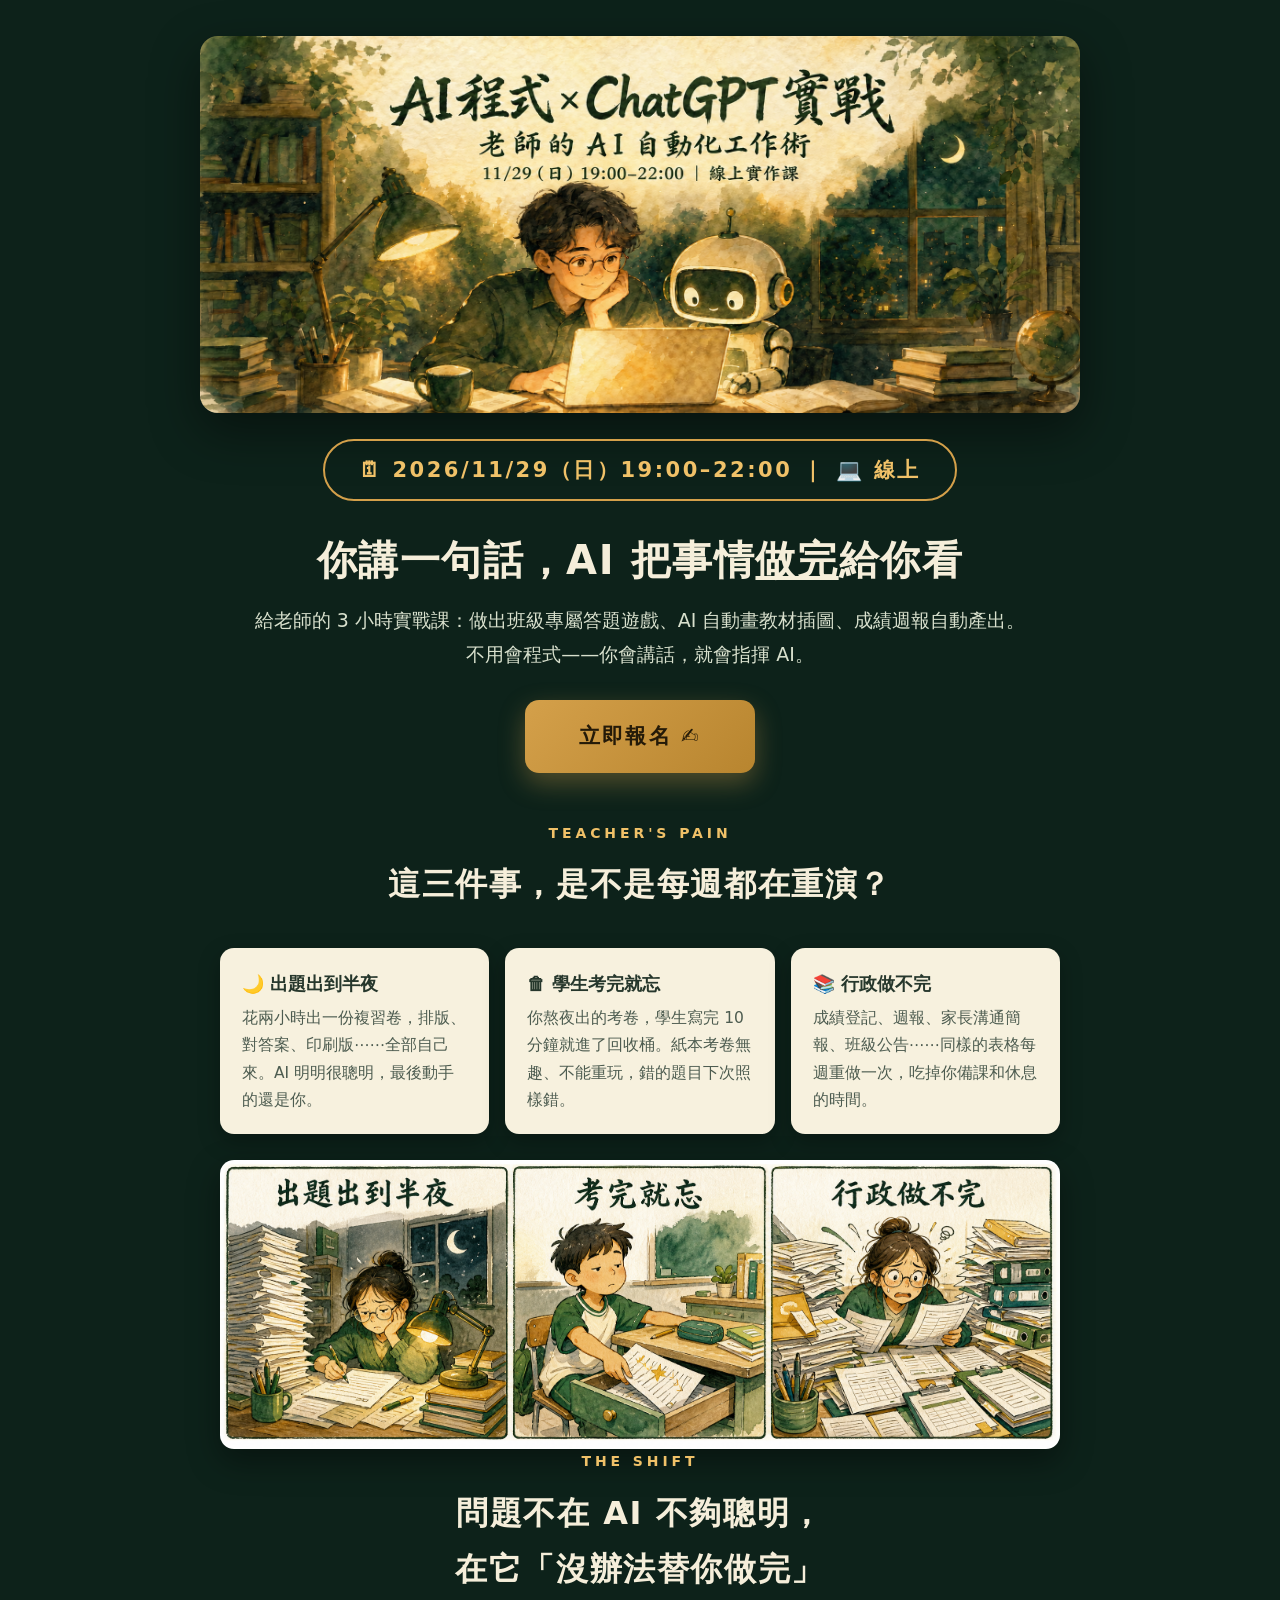
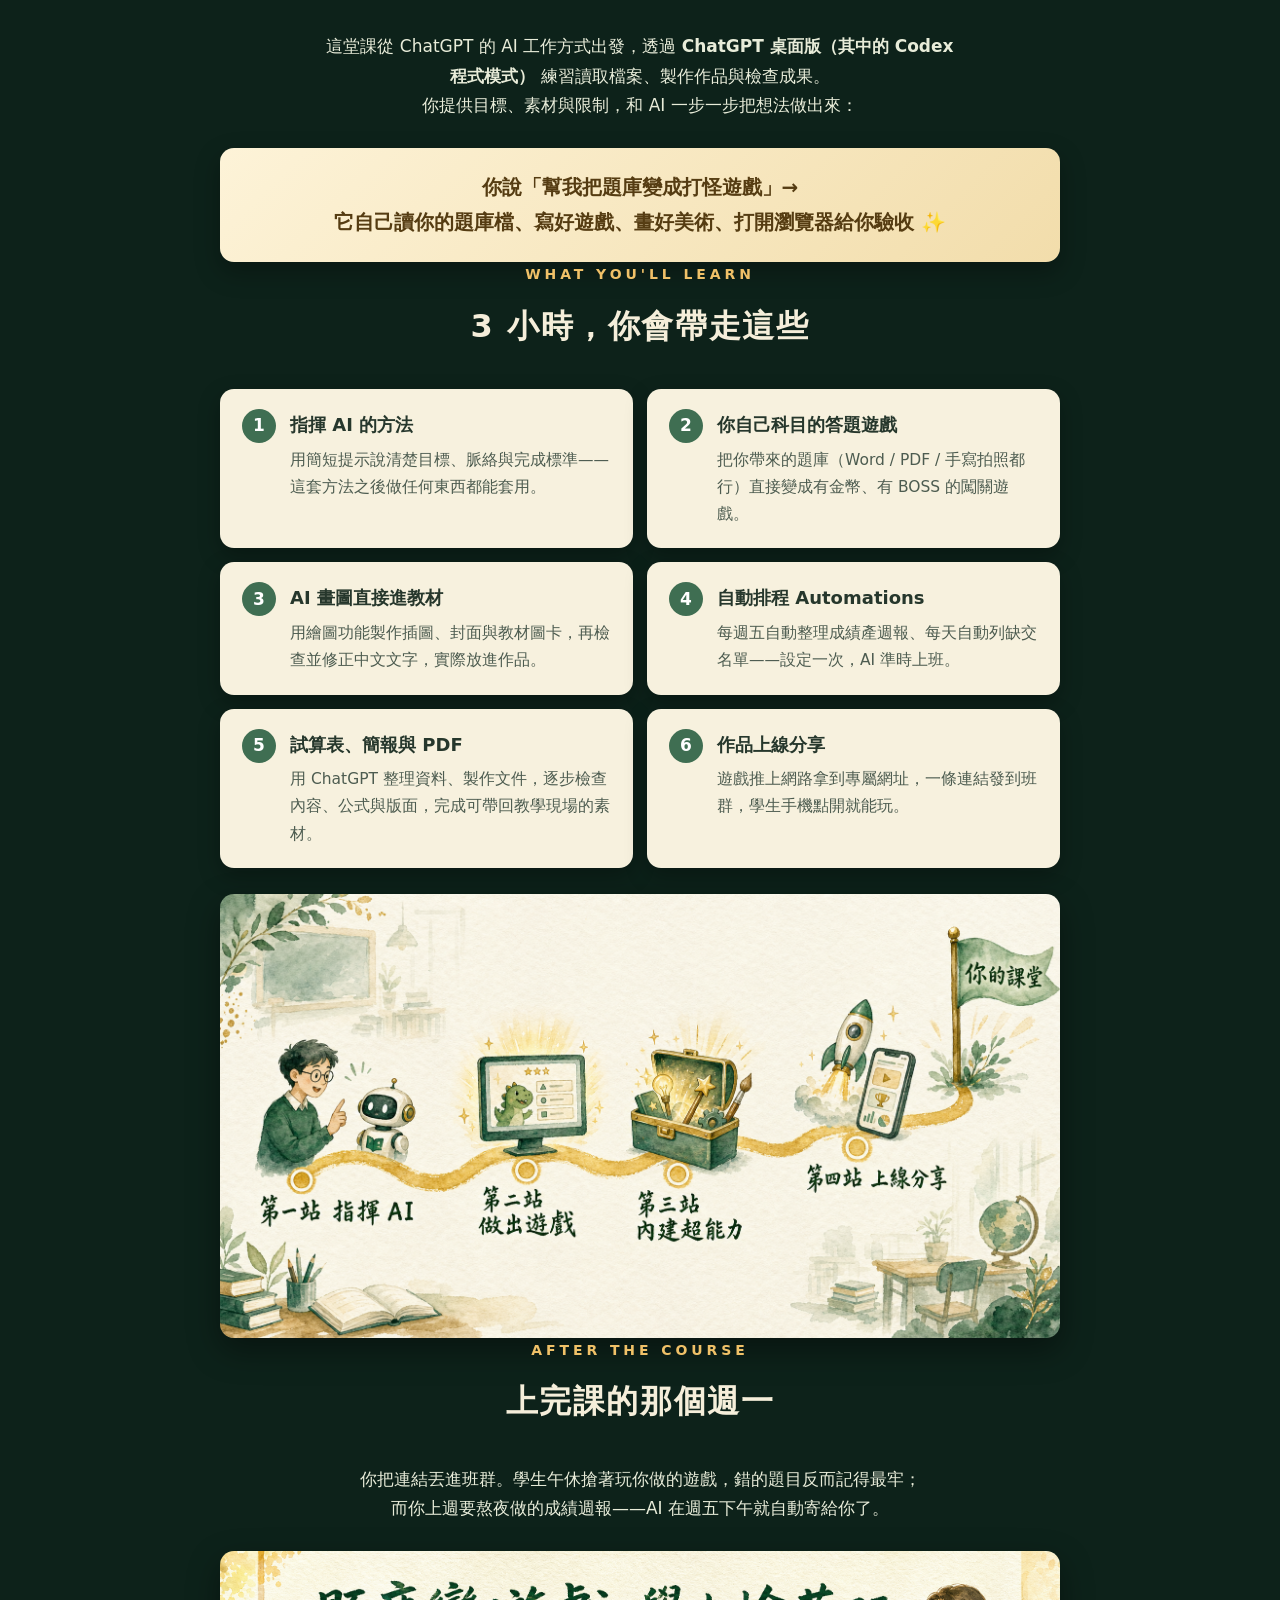
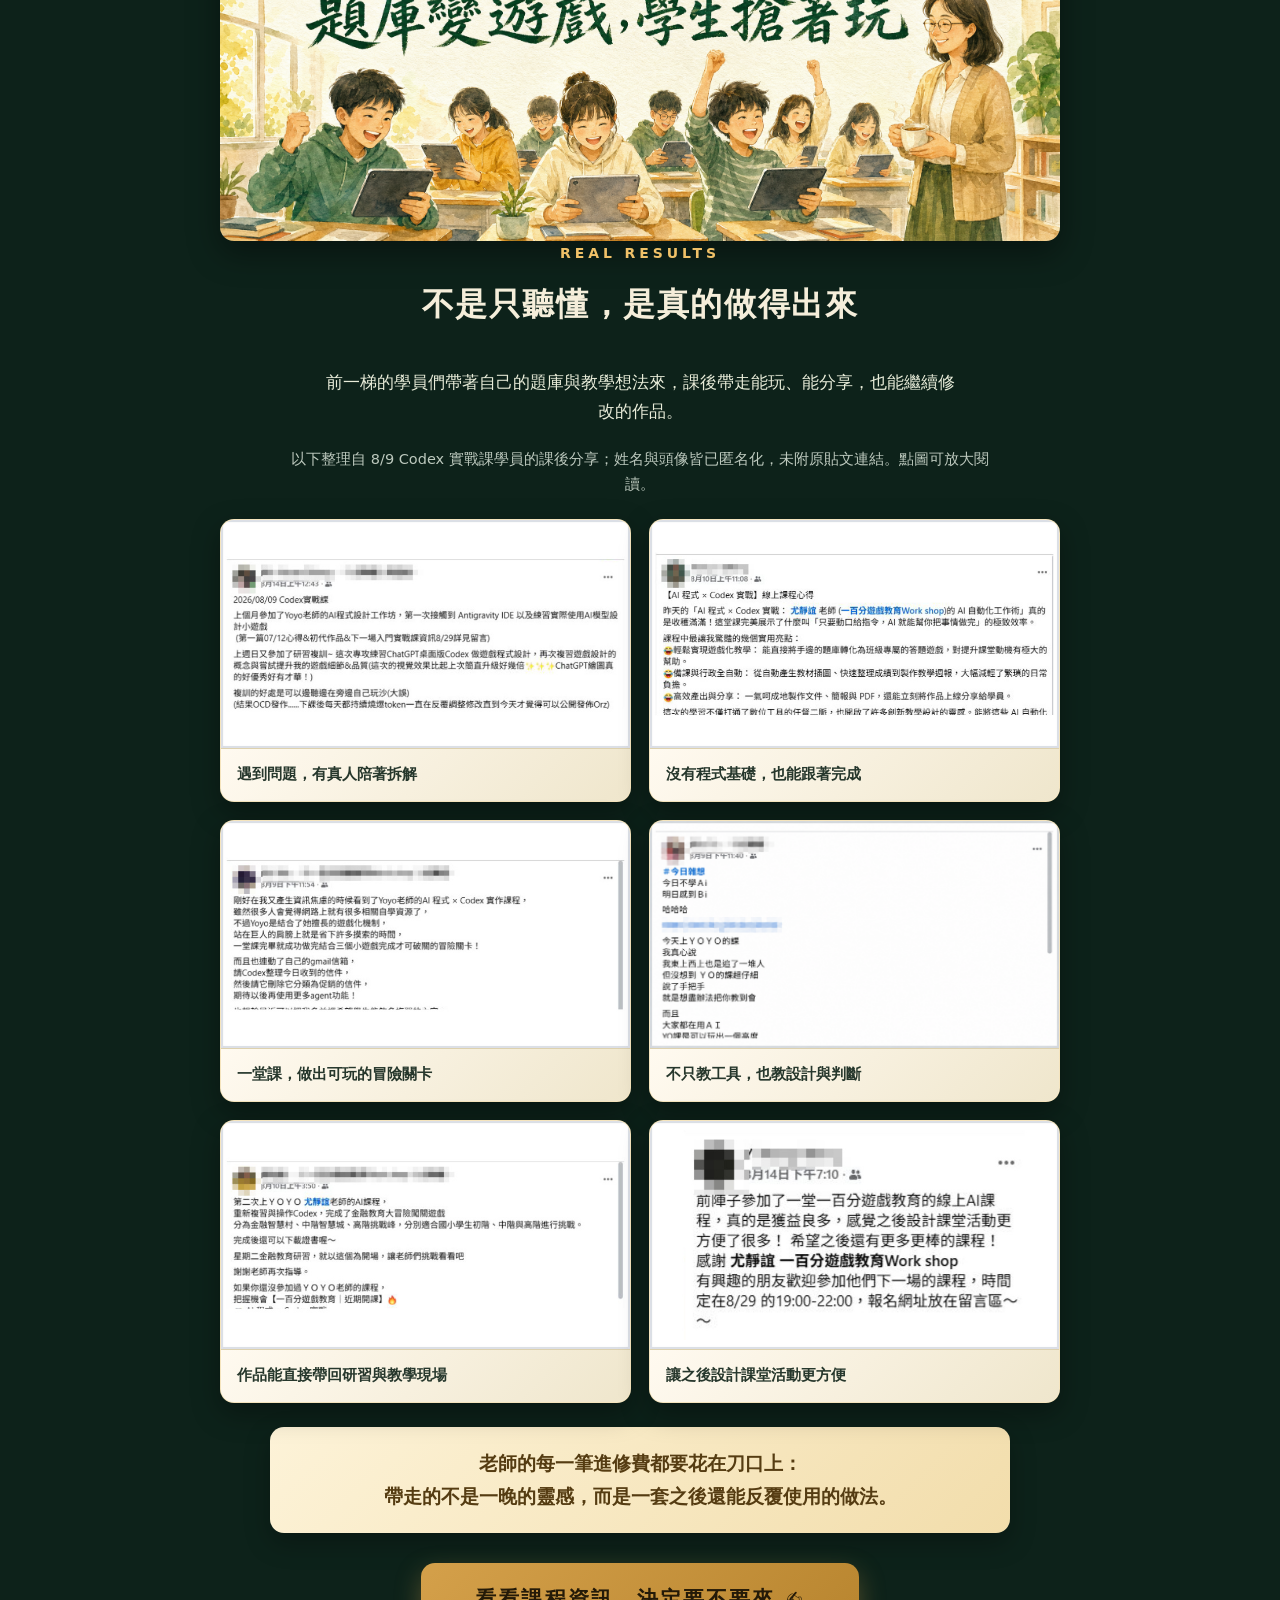
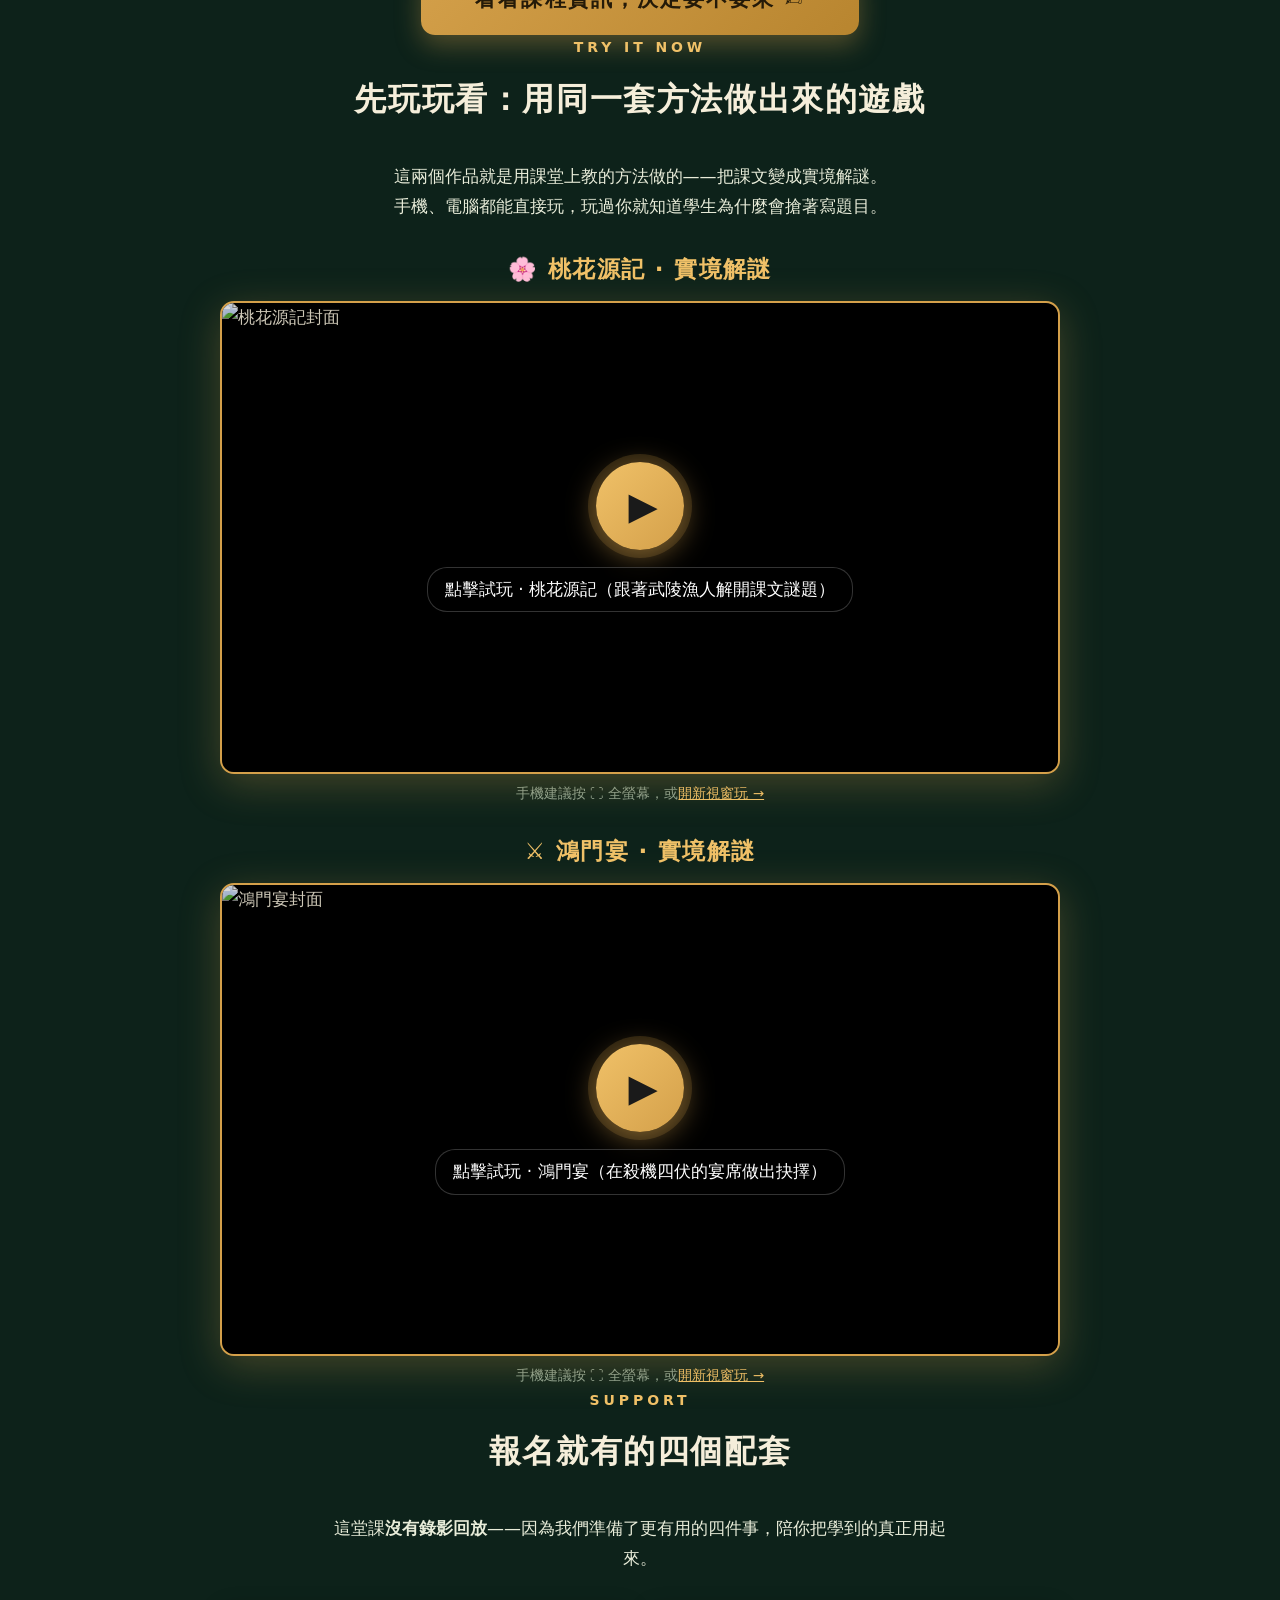
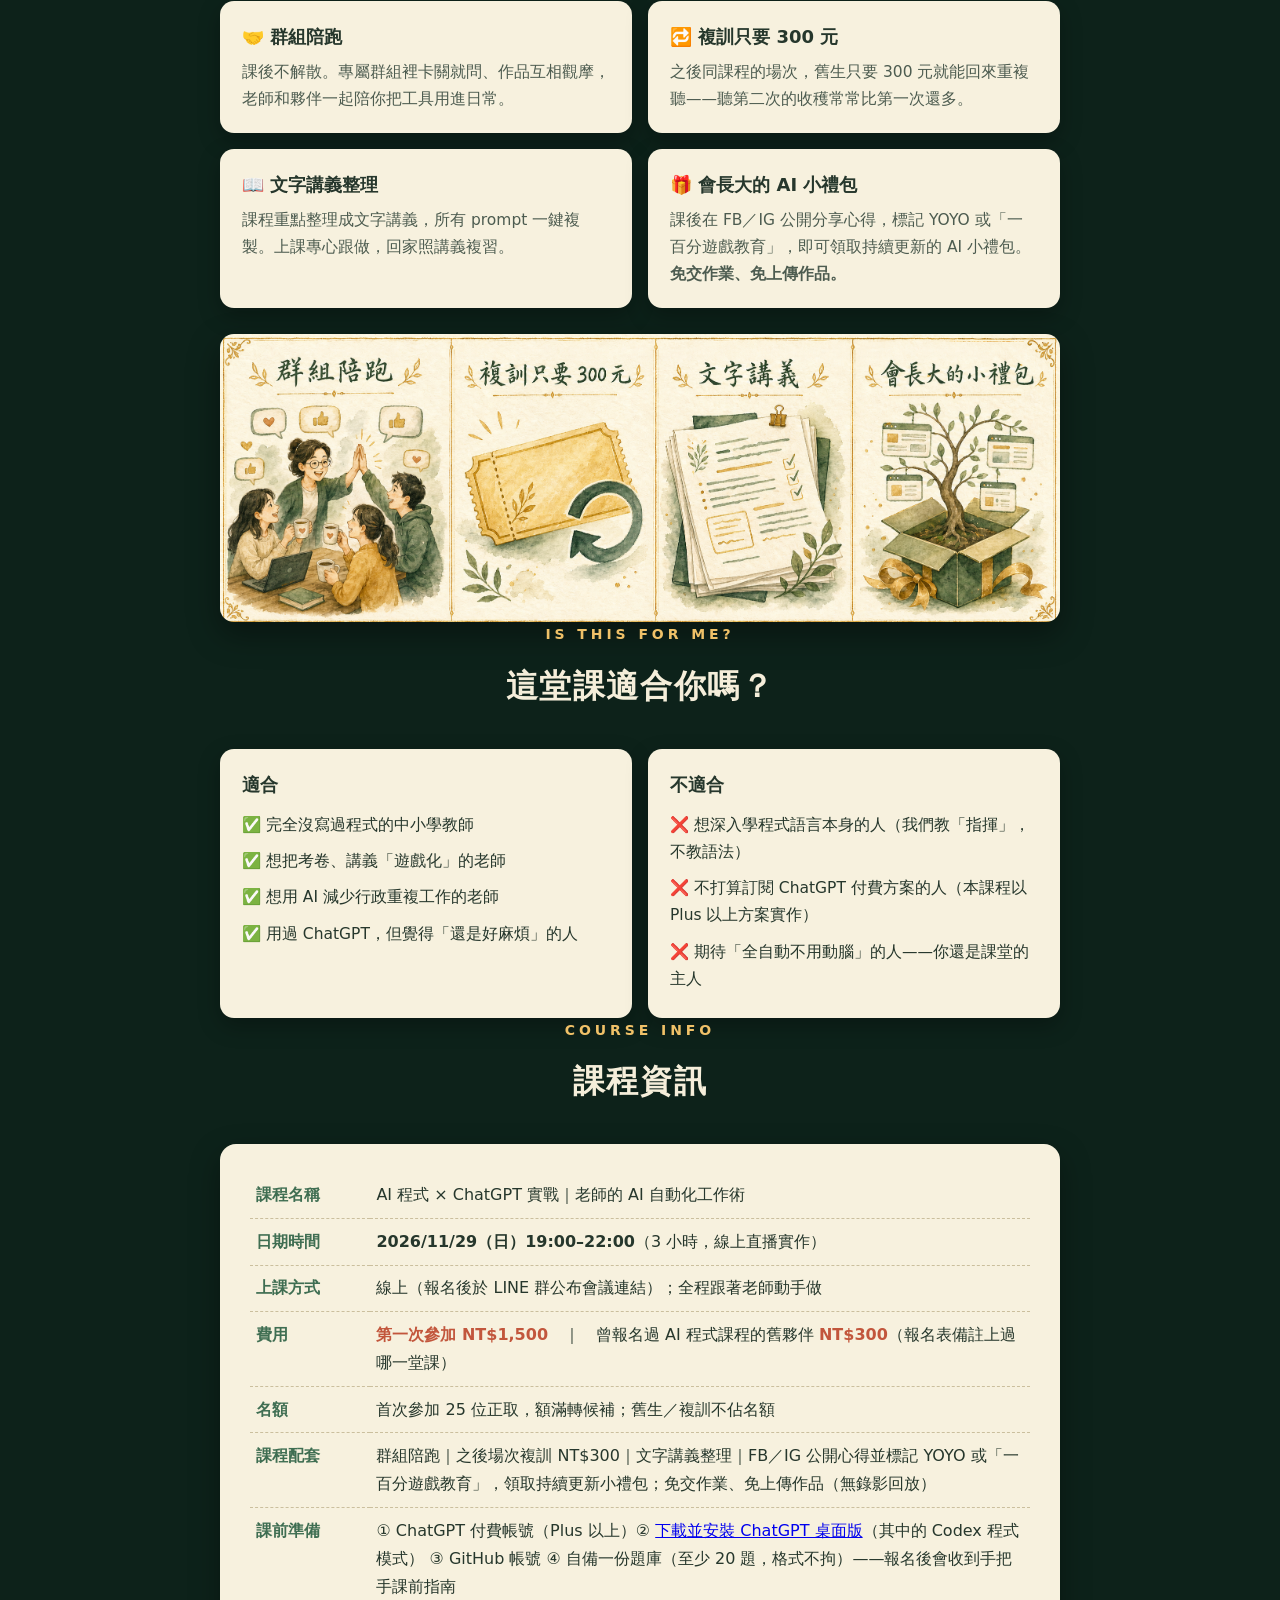
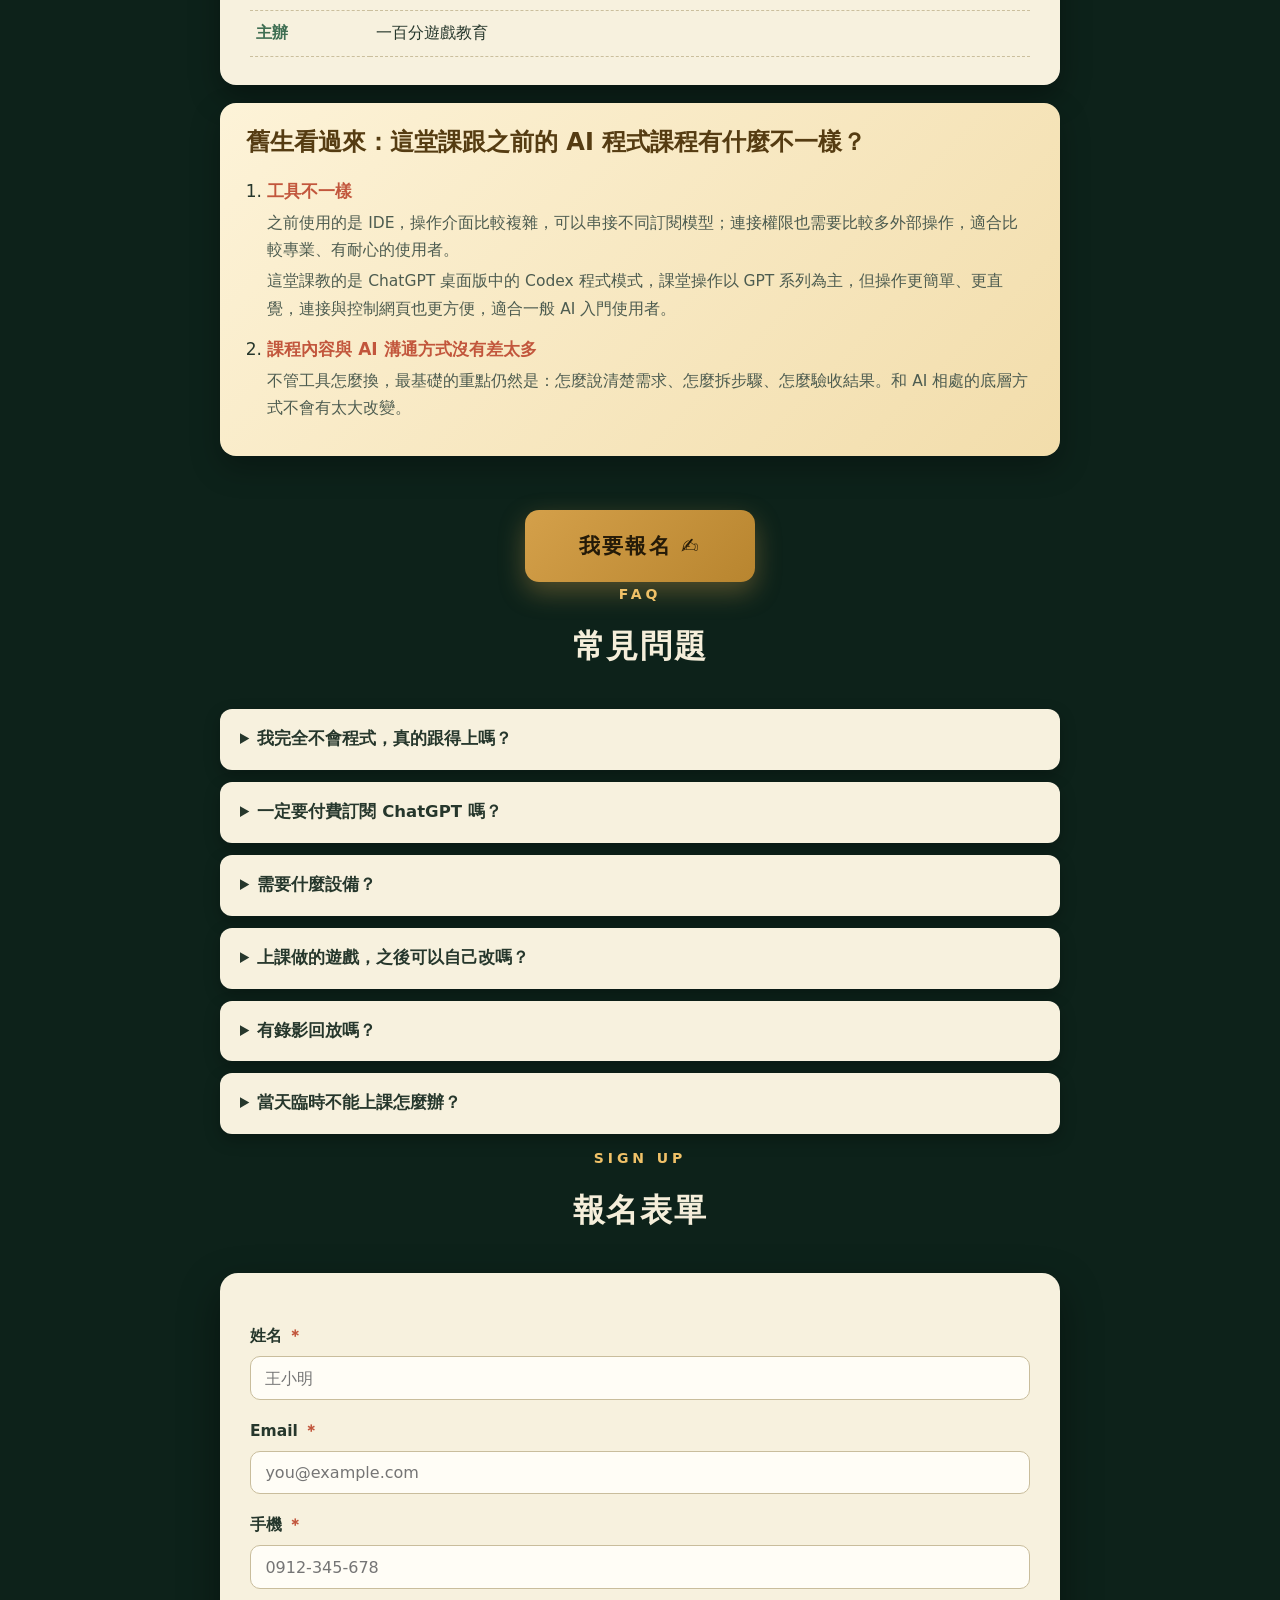
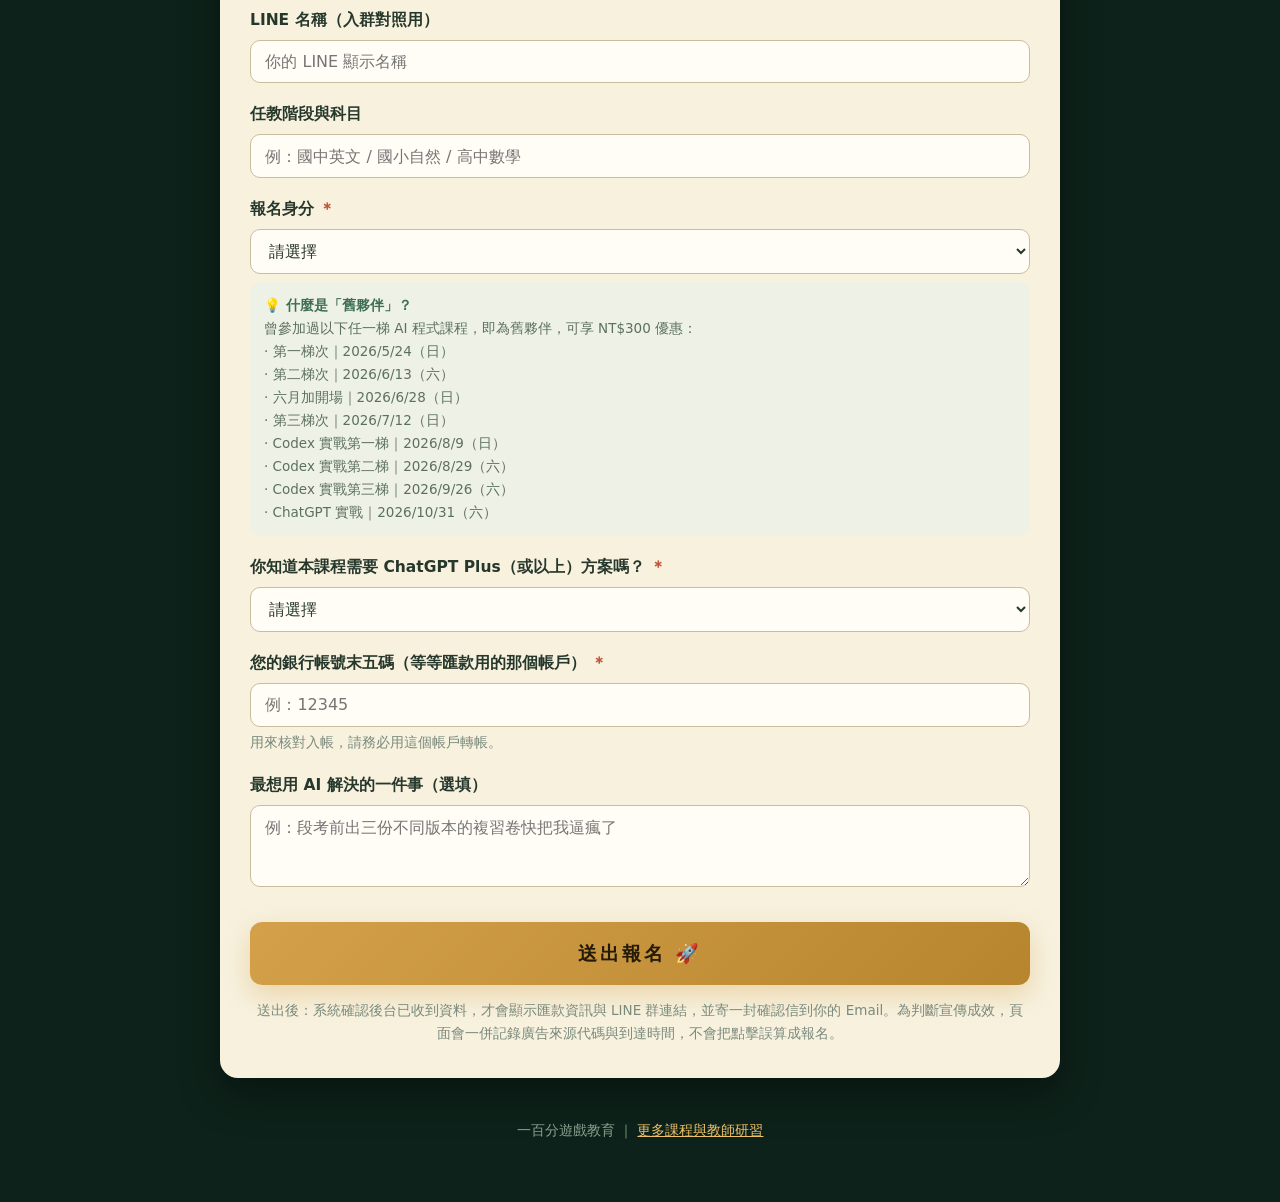
==== index.html @ 9f8c95a5 "Publish ChatGPT course registration for November 29" ====
<!DOCTYPE html>
<html lang="zh-Hant">
<head>
<meta charset="UTF-8">
<meta name="viewport" content="width=device-width, initial-scale=1.0">
<link rel="canonical" href="https://yoyo700702ai.github.io/chatgpt-course-signup-1129/">
<title>AI 程式 × ChatGPT 實戰｜老師的 AI 自動化工作術 — 報名頁</title>
<meta name="description" content="給老師的 3 小時線上實戰課：用 ChatGPT 幫你做出班級專屬答題遊戲、自動排程整理成績、AI 畫教材插圖。2026/11/29（日）19:00 開課。">
<style>
  :root{
    --bg:#122b20; --bg2:#0d221a; --card:#f7f1de; --card2:#efe6cc;
    --ink:#26372c; --cream:#f5eeda; --gold:#d4a04a; --gold2:#f0c168;
    --green:#3f6e52; --red:#c2563c; --muted:#8ba08f;
  }
  *{margin:0;padding:0;box-sizing:border-box}
  html{scroll-behavior:smooth}
  html,body{max-width:100%;overflow-x:hidden}
  h1,h2,h3,p,li,td,summary,label{overflow-wrap:anywhere}
  body{
    background:radial-gradient(1200px 700px at 70% -10%, #1c3d2d 0%, var(--bg) 55%, var(--bg2) 100%);
    color:var(--cream);
    font-family:"Noto Sans TC","Microsoft JhengHei",system-ui,sans-serif;
    line-height:1.75; font-size:17px;
  }
  .wrap{max-width:880px;margin:0 auto;padding:0 20px}
  section{padding:56px 0}

  /* Hero */
  .hero{padding:36px 0 48px;text-align:center}
  .hero img{width:100%;border-radius:18px;box-shadow:0 18px 50px rgba(0,0,0,.45);display:block}
  .hero .date-badge{
    display:inline-block;margin-top:26px;padding:.5em 1.6em;border-radius:999px;
    border:2px solid var(--gold);color:var(--gold2);font-weight:900;letter-spacing:.12em;
    font-size:clamp(16px,2.4vw,21px);max-width:100%;
  }
  @media(max-width:480px){
    .hero .date-badge{letter-spacing:.03em;padding:.5em 1em;font-size:15px}
    body{font-size:16px}
  }
  .hero h1{font-size:clamp(26px,4.6vw,40px);margin-top:.6em;letter-spacing:.04em}
  .hero p.sub{color:#d8e0cd;margin-top:.5em;font-size:clamp(15px,2vw,19px)}

  .cta{
    display:inline-block;margin-top:1.4em;padding:.85em 2.6em;border-radius:14px;
    background:linear-gradient(135deg,var(--gold),#b8852f);color:#241a08;text-decoration:none;
    font-weight:900;font-size:clamp(17px,2.4vw,21px);letter-spacing:.1em;
    box-shadow:0 10px 26px rgba(212,160,74,.35);transition:transform .15s ease;
  }
  .cta:hover{transform:translateY(-2px)}
  .cta.secondary{background:transparent;border:2px solid var(--gold);color:var(--gold2);box-shadow:none}

  /* Section titles */
  .kicker{color:var(--gold2);font-weight:900;letter-spacing:.28em;font-size:14px;text-align:center}
  h2.sec{font-size:clamp(23px,3.6vw,32px);text-align:center;margin:.35em 0 1.1em;letter-spacing:.05em}
  .lead{max-width:640px;margin:0 auto 1.6em;text-align:center;color:#e8ecd9}

  /* Cards */
  .cards{display:grid;grid-template-columns:repeat(3,1fr);gap:16px}
  .cards.two{grid-template-columns:repeat(2,1fr)}
  @media(max-width:720px){.cards,.cards.two{grid-template-columns:1fr}}
  .card{
    background:var(--card);color:var(--ink);border-radius:14px;padding:20px 22px;
    box-shadow:0 8px 22px rgba(0,0,0,.28);
  }
  .card h3{font-size:18px;margin-bottom:.35em;display:flex;align-items:center;gap:.4em}
  .card p{font-size:15.5px;color:#4d5c50}
  .card.warm{background:linear-gradient(135deg,#fdf3d8,#f4e3b8)}

  .banner{width:100%;border-radius:14px;box-shadow:0 12px 32px rgba(0,0,0,.4);display:block;margin:26px auto 0}

  /* Anonymous learner feedback */
  .testimonial-note{max-width:700px;margin:-.5em auto 1.5em;text-align:center;color:#bdc9be;font-size:14.5px}
  .testimonials{display:grid;grid-template-columns:repeat(2,minmax(0,1fr));gap:18px;align-items:start}
  .testimonial-card{
    margin:0;background:var(--card);border-radius:14px;overflow:hidden;
    box-shadow:0 10px 28px rgba(0,0,0,.34);border:1px solid rgba(240,193,104,.28)
  }
  .testimonial-image-link{display:block;cursor:zoom-in}
  .testimonial-card img{width:100%;height:auto;display:block;background:#fff}
  .testimonial-card figcaption{
    color:var(--ink);font-size:15px;font-weight:900;padding:12px 16px 14px;
    border-top:1px solid #ddd1ae;background:linear-gradient(135deg,#fffaf0,#efe6cc)
  }
  .value-bridge{
    margin:24px auto 0;max-width:740px;padding:20px 24px;border-radius:14px;text-align:center;
    background:linear-gradient(135deg,#fdf3d8,#f2ddab);color:#553c12;
    font-size:clamp(16px,2.2vw,19px);font-weight:800;box-shadow:0 10px 26px rgba(0,0,0,.28)
  }
  @media(max-width:720px){
    .testimonials{grid-template-columns:1fr;gap:15px}
    .testimonial-card figcaption{font-size:14.5px}
  }

  /* Highlight strip */
  .strip{
    background:linear-gradient(135deg,#fdf3d8,#f2ddab);color:#553c12;border-radius:14px;
    padding:22px 26px;text-align:center;font-weight:800;font-size:clamp(16px,2.4vw,20px);
    box-shadow:0 10px 26px rgba(0,0,0,.3);
  }

  /* Learn list */
  .learn{display:grid;grid-template-columns:1fr 1fr;gap:14px}
  @media(max-width:720px){.learn{grid-template-columns:1fr}}
  .learn .card{display:flex;gap:14px;align-items:flex-start}
  .learn .n{
    flex-shrink:0;width:2em;height:2em;border-radius:50%;background:var(--green);color:#fff;
    display:flex;align-items:center;justify-content:center;font-weight:900;
  }

  /* fit table */
  .fit{display:grid;grid-template-columns:1fr 1fr;gap:16px}
  @media(max-width:720px){.fit{grid-template-columns:1fr}}
  .fit ul{list-style:none}
  .fit li{padding:.3em 0;font-size:15.5px}
  .fit .yes li::before{content:"✅ ";}
  .fit .no li::before{content:"❌ ";}

  /* Info */
  .info{background:var(--card);color:var(--ink);border-radius:16px;padding:28px 30px;box-shadow:0 12px 30px rgba(0,0,0,.35)}
  .info table{width:100%;border-collapse:collapse}
  .info td{padding:.55em .4em;border-bottom:1px dashed #cbbf9d;font-size:16px;vertical-align:top}
  .info td:first-child{width:7.5em;font-weight:900;color:var(--green);white-space:nowrap}
  .info .price{color:var(--red);font-weight:900}
  .returning-note{
    margin-top:18px;background:linear-gradient(135deg,#fdf3d8,#f2ddab);color:var(--ink);
    border-radius:16px;padding:22px 26px;box-shadow:0 12px 30px rgba(0,0,0,.28);
  }
  .returning-note h3{font-size:clamp(19px,2.8vw,24px);line-height:1.45;margin-bottom:.7em;color:#553c12}
  .returning-note ol{padding-left:1.25em}
  .returning-note li{margin:.7em 0}
  .returning-note strong{color:var(--red)}
  .returning-note p{font-size:15.5px;color:#4d5c50;margin:.25em 0 0}

  /* FAQ */
  details{background:var(--card);color:var(--ink);border-radius:12px;padding:16px 20px;margin-bottom:12px;box-shadow:0 6px 16px rgba(0,0,0,.25)}
  summary{font-weight:900;cursor:pointer;font-size:16.5px}
  details p{margin-top:.6em;font-size:15.5px;color:#4d5c50}

  /* Form */
  .form-box{background:var(--card);color:var(--ink);border-radius:18px;padding:32px 30px;box-shadow:0 16px 40px rgba(0,0,0,.4)}
  .form-box label{display:block;font-weight:900;margin:18px 0 6px;font-size:15.5px}
  .form-box label .req{color:var(--red)}
  .form-box input,.form-box select,.form-box textarea{
    width:100%;padding:.7em .9em;border-radius:10px;border:1.5px solid #c9bd9c;background:#fffdf6;
    font-size:16px;font-family:inherit;color:var(--ink);
  }
  .form-box input:focus,.form-box select:focus,.form-box textarea:focus{outline:2px solid var(--gold)}
  .form-box button{
    width:100%;margin-top:26px;padding:.95em;border:none;border-radius:12px;cursor:pointer;
    background:linear-gradient(135deg,var(--gold),#b8852f);color:#241a08;font-weight:900;
    font-size:19px;letter-spacing:.15em;font-family:inherit;box-shadow:0 10px 26px rgba(212,160,74,.35);
  }
  .form-box button:disabled{opacity:.55;cursor:not-allowed}
  .form-note{font-size:13.5px;color:#7a8a7d;margin-top:14px;text-align:center}
  #formMsg{margin-top:16px;text-align:center;font-weight:900;display:none;padding:.8em;border-radius:10px}
  #formMsg.ok{display:block;background:#e2efdd;color:#3f6e52}
  #formMsg.err{display:block;background:#f6ded6;color:var(--red)}
  .hp{position:absolute;left:-9999px;opacity:0}

  /* 內嵌試玩舞台（同小禮包版型） */
  .demo-stage-wrap{margin-top:26px}
  .demo-stage-title{text-align:center;font-size:clamp(18px,2.4vw,23px);font-weight:900;color:var(--gold2);margin-bottom:12px;letter-spacing:.06em}
  .demo-stage{
    position:relative;width:100%;aspect-ratio:16/9;border-radius:14px;overflow:hidden;
    background:#000;border:2px solid var(--gold);box-shadow:0 10px 40px rgba(212,160,74,.28);
  }
  .demo-stage img.cover-img,.demo-stage iframe{position:absolute;inset:0;width:100%;height:100%;border:none;display:block}
  .demo-stage img.cover-img{object-fit:cover}
  .play-overlay{
    position:absolute;inset:0;display:flex;flex-direction:column;align-items:center;justify-content:center;gap:1em;
    background:linear-gradient(180deg,rgba(0,0,0,.15) 0%,rgba(0,0,0,.55) 100%);cursor:pointer;transition:background .2s;z-index:2;
  }
  .play-overlay:hover{background:linear-gradient(180deg,rgba(0,0,0,.05) 0%,rgba(0,0,0,.45) 100%)}
  .play-btn-big{
    width:88px;height:88px;border-radius:50%;background:linear-gradient(135deg,var(--gold2),var(--gold));
    display:flex;align-items:center;justify-content:center;color:#1a1a1a;font-size:38px;font-weight:bold;
    box-shadow:0 6px 30px rgba(212,160,74,.55),0 0 0 8px rgba(212,160,74,.18);transition:transform .15s;padding-left:6px;
  }
  .play-overlay:hover .play-btn-big{transform:scale(1.08)}
  .play-label{
    color:#fff;font-size:clamp(14px,1.6vw,17px);background:rgba(0,0,0,.55);
    padding:.4em 1em;border-radius:20px;border:1px solid rgba(255,255,255,.2);backdrop-filter:blur(4px);
  }
  .play-fullscreen{
    position:absolute;top:10px;right:10px;background:rgba(0,0,0,.6);color:var(--gold2);
    border:1px solid var(--gold);border-radius:6px;padding:.3em .7em;font-size:.85em;cursor:pointer;z-index:3;display:none;
  }
  .demo-stage.playing .play-fullscreen{display:block}
  .demo-stage-hint{text-align:center;color:var(--muted);font-size:13.5px;margin-top:8px}
  .demo-stage-hint a{color:var(--gold2)}

  footer{padding:40px 0 60px;text-align:center;color:var(--muted);font-size:14px}
  footer a{color:var(--gold2)}
</style>
</head>
<body>

<!-- ═══ HERO ═══ -->
<header class="hero wrap">
  <img src="assets/hero.png" alt="AI 程式 × ChatGPT 實戰 — 老師的 AI 自動化工作術">
  <div class="date-badge">🗓 2026/11/29（日）19:00–22:00 ｜ 💻 線上</div>
  <h1>你講一句話，AI 把事情<u>做完</u>給你看</h1>
  <p class="sub">給老師的 3 小時實戰課：做出班級專屬答題遊戲、AI 自動畫教材插圖、成績週報自動產出。<br>不用會程式——你會講話，就會指揮 AI。</p>
  <a class="cta" href="#signup">立即報名 ✍️</a>
</header>

<!-- ═══ 痛點 ═══ -->
<section class="wrap">
  <p class="kicker">TEACHER'S PAIN</p>
  <h2 class="sec">這三件事，是不是每週都在重演？</h2>
  <div class="cards">
    <div class="card">
      <h3>🌙 出題出到半夜</h3>
      <p>花兩小時出一份複習卷，排版、對答案、印刷版⋯⋯全部自己來。AI 明明很聰明，最後動手的還是你。</p>
    </div>
    <div class="card">
      <h3>🗑 學生考完就忘</h3>
      <p>你熬夜出的考卷，學生寫完 10 分鐘就進了回收桶。紙本考卷無趣、不能重玩，錯的題目下次照樣錯。</p>
    </div>
    <div class="card">
      <h3>📚 行政做不完</h3>
      <p>成績登記、週報、家長溝通簡報、班級公告⋯⋯同樣的表格每週重做一次，吃掉你備課和休息的時間。</p>
    </div>
  </div>
  <img class="banner" src="assets/pain.png" alt="老師的三大痛點：出題到半夜、考完就忘、行政做不完">
</section>

<!-- ═══ 翻轉 ═══ -->
<section class="wrap">
  <p class="kicker">THE SHIFT</p>
  <h2 class="sec">問題不在 AI 不夠聰明，<br>在它「沒辦法替你做完」</h2>
  <p class="lead">這堂課從 ChatGPT 的 AI 工作方式出發，透過 <b>ChatGPT 桌面版（其中的 Codex 程式模式）</b> 練習讀取檔案、製作作品與檢查成果。<br>你提供目標、素材與限制，和 AI 一步一步把想法做出來：</p>
  <div class="strip">
    你說「幫我把題庫變成打怪遊戲」→<br>
    它自己讀你的題庫檔、寫好遊戲、畫好美術、打開瀏覽器給你驗收 ✨
  </div>
</section>

<!-- ═══ 你會學到 ═══ -->
<section class="wrap">
  <p class="kicker">WHAT YOU'LL LEARN</p>
  <h2 class="sec">3 小時，你會帶走這些</h2>
  <div class="learn">
    <div class="card"><div class="n">1</div><div><h3>指揮 AI 的方法</h3><p>用簡短提示說清楚目標、脈絡與完成標準——這套方法之後做任何東西都能套用。</p></div></div>
    <div class="card"><div class="n">2</div><div><h3>你自己科目的答題遊戲</h3><p>把你帶來的題庫（Word / PDF / 手寫拍照都行）直接變成有金幣、有 BOSS 的闖關遊戲。</p></div></div>
    <div class="card"><div class="n">3</div><div><h3>AI 畫圖直接進教材</h3><p>用繪圖功能製作插圖、封面與教材圖卡，再檢查並修正中文文字，實際放進作品。</p></div></div>
    <div class="card"><div class="n">4</div><div><h3>自動排程 Automations</h3><p>每週五自動整理成績產週報、每天自動列缺交名單——設定一次，AI 準時上班。</p></div></div>
    <div class="card"><div class="n">5</div><div><h3>試算表、簡報與 PDF</h3><p>用 ChatGPT 整理資料、製作文件，逐步檢查內容、公式與版面，完成可帶回教學現場的素材。</p></div></div>
    <div class="card"><div class="n">6</div><div><h3>作品上線分享</h3><p>遊戲推上網路拿到專屬網址，一條連結發到班群，學生手機點開就能玩。</p></div></div>
  </div>
  <img class="banner" src="assets/roadmap.png" alt="課程地圖：指揮 AI → 做出遊戲 → 內建超能力 → 上線分享">
</section>

<!-- ═══ 成果 ═══ -->
<section class="wrap">
  <p class="kicker">AFTER THE COURSE</p>
  <h2 class="sec">上完課的那個週一</h2>
  <p class="lead">你把連結丟進班群。學生午休搶著玩你做的遊戲，錯的題目反而記得最牢；<br>而你上週要熬夜做的成績週報——AI 在週五下午就自動寄給你了。</p>
  <img class="banner" src="assets/outcome.png" alt="題庫變遊戲，學生搶著玩">
</section>

<!-- ═══ 學員心得 ═══ -->
<section class="wrap" id="testimonials">
  <p class="kicker">REAL RESULTS</p>
  <h2 class="sec">不是只聽懂，是真的做得出來</h2>
  <p class="lead">前一梯的學員們帶著自己的題庫與教學想法來，課後帶走能玩、能分享，也能繼續修改的作品。</p>
  <p class="testimonial-note">以下整理自 8/9 Codex 實戰課學員的課後分享；姓名與頭像皆已匿名化，未附原貼文連結。點圖可放大閱讀。</p>
  <div class="testimonials">
    <figure class="testimonial-card">
      <a class="testimonial-image-link" href="assets/testimonials/review-01.jpg" target="_blank" rel="noopener" aria-label="放大閱讀匿名學員心得一"><img src="assets/testimonials/review-01.jpg" width="720" height="400" loading="lazy" decoding="async" alt="匿名學員心得：遇到問題時有真人在線協助"></a>
      <figcaption>遇到問題，有真人陪著拆解</figcaption>
    </figure>
    <figure class="testimonial-card">
      <a class="testimonial-image-link" href="assets/testimonials/review-02.jpg" target="_blank" rel="noopener" aria-label="放大閱讀匿名學員心得二"><img src="assets/testimonials/review-02.jpg" width="720" height="400" loading="lazy" decoding="async" alt="匿名學員心得：沒有程式基礎也能跟著完成"></a>
      <figcaption>沒有程式基礎，也能跟著完成</figcaption>
    </figure>
    <figure class="testimonial-card">
      <a class="testimonial-image-link" href="assets/testimonials/review-03.jpg" target="_blank" rel="noopener" aria-label="放大閱讀匿名學員心得三"><img src="assets/testimonials/review-03.jpg" width="720" height="400" loading="lazy" decoding="async" alt="匿名學員心得：一堂課完成可玩的冒險關卡"></a>
      <figcaption>一堂課，做出可玩的冒險關卡</figcaption>
    </figure>
    <figure class="testimonial-card">
      <a class="testimonial-image-link" href="assets/testimonials/review-04.png" target="_blank" rel="noopener" aria-label="放大閱讀匿名學員心得四"><img src="assets/testimonials/review-04.png" width="1683" height="934" loading="lazy" decoding="async" alt="匿名學員心得：課程手把手教學並分享設計心法"></a>
      <figcaption>不只教工具，也教設計與判斷</figcaption>
    </figure>
    <figure class="testimonial-card">
      <a class="testimonial-image-link" href="assets/testimonials/review-05.jpg" target="_blank" rel="noopener" aria-label="放大閱讀匿名學員心得五"><img src="assets/testimonials/review-05.jpg" width="720" height="400" loading="lazy" decoding="async" alt="匿名學員心得：完成能帶回教學現場的金融教育遊戲"></a>
      <figcaption>作品能直接帶回研習與教學現場</figcaption>
    </figure>
    <figure class="testimonial-card">
      <a class="testimonial-image-link" href="assets/testimonials/review-06.jpg" target="_blank" rel="noopener" aria-label="放大閱讀匿名學員心得六"><img src="assets/testimonials/review-06.jpg" width="720" height="400" loading="lazy" decoding="async" alt="匿名學員心得：日後設計課堂活動更方便"></a>
      <figcaption>讓之後設計課堂活動更方便</figcaption>
    </figure>
  </div>
  <div class="value-bridge">老師的每一筆進修費都要花在刀口上：<br>帶走的不是一晚的靈感，而是一套之後還能反覆使用的做法。</div>
  <p style="text-align:center"><a class="cta" href="#signup">看看課程資訊，決定要不要來 ✍️</a></p>
</section>

<!-- ═══ 試玩 ═══ -->
<section class="wrap">
  <p class="kicker">TRY IT NOW</p>
  <h2 class="sec">先玩玩看：用同一套方法做出來的遊戲</h2>
  <p class="lead">這兩個作品就是用課堂上教的方法做的——把課文變成實境解謎。<br>手機、電腦都能直接玩，玩過你就知道學生為什麼會搶著寫題目。</p>
  <div class="demo-stage-wrap">
    <p class="demo-stage-title">🌸 桃花源記 · 實境解謎</p>
    <div class="demo-stage" data-src="https://yoyo700702ai.github.io/taohuayuan-ji/">
      <img class="cover-img" src="https://yoyo700702ai.github.io/taohuayuan-ji/assets/cover.png" alt="桃花源記封面">
      <div class="play-overlay">
        <div class="play-btn-big">▶</div>
        <div class="play-label">點擊試玩 · 桃花源記（跟著武陵漁人解開課文謎題）</div>
      </div>
      <button class="play-fullscreen" title="全螢幕">⛶ 全螢幕</button>
    </div>
    <p class="demo-stage-hint">手機建議按 ⛶ 全螢幕，或<a href="https://yoyo700702ai.github.io/taohuayuan-ji/" target="_blank" rel="noopener">開新視窗玩 →</a></p>
  </div>

  <div class="demo-stage-wrap">
    <p class="demo-stage-title">⚔️ 鴻門宴 · 實境解謎</p>
    <div class="demo-stage" data-src="https://yoyo700702ai.github.io/hongmen-banquet/">
      <img class="cover-img" src="https://yoyo700702ai.github.io/hongmen-banquet/assets/cover.png" alt="鴻門宴封面">
      <div class="play-overlay">
        <div class="play-btn-big">▶</div>
        <div class="play-label">點擊試玩 · 鴻門宴（在殺機四伏的宴席做出抉擇）</div>
      </div>
      <button class="play-fullscreen" title="全螢幕">⛶ 全螢幕</button>
    </div>
    <p class="demo-stage-hint">手機建議按 ⛶ 全螢幕，或<a href="https://yoyo700702ai.github.io/hongmen-banquet/" target="_blank" rel="noopener">開新視窗玩 →</a></p>
  </div>
</section>

<!-- ═══ 課程配套 ═══ -->
<section class="wrap">
  <p class="kicker">SUPPORT</p>
  <h2 class="sec">報名就有的四個配套</h2>
  <p class="lead">這堂課<b>沒有錄影回放</b>——因為我們準備了更有用的四件事，陪你把學到的真正用起來。</p>
  <div class="cards two">
    <div class="card">
      <h3>🤝 群組陪跑</h3>
      <p>課後不解散。專屬群組裡卡關就問、作品互相觀摩，老師和夥伴一起陪你把工具用進日常。</p>
    </div>
    <div class="card">
      <h3>🔁 複訓只要 300 元</h3>
      <p>之後同課程的場次，舊生只要 300 元就能回來重複聽——聽第二次的收穫常常比第一次還多。</p>
    </div>
    <div class="card">
      <h3>📖 文字講義整理</h3>
      <p>課程重點整理成文字講義，所有 prompt 一鍵複製。上課專心跟做，回家照講義複習。</p>
    </div>
    <div class="card">
      <h3>🎁 會長大的 AI 小禮包</h3>
      <p>課後在 FB／IG 公開分享心得，標記 YOYO 或「一百分遊戲教育」，即可領取持續更新的 AI 小禮包。<b>免交作業、免上傳作品。</b></p>
    </div>
  </div>
  <img class="banner" src="assets/perks.png" alt="四個課程配套：群組陪跑、複訓 300 元、文字講義、會長大的小禮包">
</section>

<!-- ═══ 適合誰 ═══ -->
<section class="wrap">
  <p class="kicker">IS THIS FOR ME?</p>
  <h2 class="sec">這堂課適合你嗎？</h2>
  <div class="fit">
    <div class="card">
      <h3>適合</h3>
      <ul class="yes">
        <li>完全沒寫過程式的中小學教師</li>
        <li>想把考卷、講義「遊戲化」的老師</li>
        <li>想用 AI 減少行政重複工作的老師</li>
        <li>用過 ChatGPT，但覺得「還是好麻煩」的人</li>
      </ul>
    </div>
    <div class="card">
      <h3>不適合</h3>
      <ul class="no">
        <li>想深入學程式語言本身的人（我們教「指揮」，不教語法）</li>
        <li>不打算訂閱 ChatGPT 付費方案的人（本課程以 Plus 以上方案實作）</li>
        <li>期待「全自動不用動腦」的人——你還是課堂的主人</li>
      </ul>
    </div>
  </div>
</section>

<!-- ═══ 課程資訊 ═══ -->
<section class="wrap">
  <p class="kicker">COURSE INFO</p>
  <h2 class="sec">課程資訊</h2>
  <div class="info">
    <table>
      <tr><td>課程名稱</td><td>AI 程式 × ChatGPT 實戰｜老師的 AI 自動化工作術</td></tr>
      <tr><td>日期時間</td><td><b>2026/11/29（日）19:00–22:00</b>（3 小時，線上直播實作）</td></tr>
      <tr><td>上課方式</td><td>線上（報名後於 LINE 群公布會議連結）；全程跟著老師動手做</td></tr>
      <tr><td>費用</td><td><span class="price">第一次參加 NT$1,500</span>　｜　曾報名過 AI 程式課程的舊夥伴 <span class="price">NT$300</span>（報名表備註上過哪一堂課）</td></tr>
      <tr><td>名額</td><td>首次參加 25 位正取，額滿轉候補；舊生／複訓不佔名額</td></tr>
      <tr><td>課程配套</td><td>群組陪跑｜之後場次複訓 NT$300｜文字講義整理｜FB／IG 公開心得並標記 YOYO 或「一百分遊戲教育」，領取持續更新小禮包；免交作業、免上傳作品（無錄影回放）</td></tr>
      <tr><td>課前準備</td><td>① ChatGPT 付費帳號（Plus 以上）② <a href="https://chatgpt.com/download/" target="_blank" rel="noopener">下載並安裝 ChatGPT 桌面版</a>（其中的 Codex 程式模式） ③ GitHub 帳號 ④ 自備一份題庫（至少 20 題，格式不拘）——報名後會收到手把手課前指南</td></tr>
      <tr><td>主辦</td><td>一百分遊戲教育</td></tr>
    </table>
  </div>
  <div class="returning-note">
    <h3>舊生看過來：這堂課跟之前的 AI 程式課程有什麼不一樣？</h3>
    <ol>
      <li>
        <strong>工具不一樣</strong>
        <p>之前使用的是 IDE，操作介面比較複雜，可以串接不同訂閱模型；連接權限也需要比較多外部操作，適合比較專業、有耐心的使用者。</p>
        <p>這堂課教的是 ChatGPT 桌面版中的 Codex 程式模式，課堂操作以 GPT 系列為主，但操作更簡單、更直覺，連接與控制網頁也更方便，適合一般 AI 入門使用者。</p>
      </li>
      <li>
        <strong>課程內容與 AI 溝通方式沒有差太多</strong>
        <p>不管工具怎麼換，最基礎的重點仍然是：怎麼說清楚需求、怎麼拆步驟、怎麼驗收結果。和 AI 相處的底層方式不會有太大改變。</p>
      </li>
    </ol>
  </div>
  <p style="text-align:center;margin-top:24px"><a class="cta" href="#signup">我要報名 ✍️</a></p>
</section>

<!-- ═══ FAQ ═══ -->
<section class="wrap">
  <p class="kicker">FAQ</p>
  <h2 class="sec">常見問題</h2>
  <details>
    <summary>我完全不會程式，真的跟得上嗎？</summary>
    <p>這堂課就是為「零程式背景」的老師設計的。全程用中文對 AI 講話，程式是 AI 寫的，你負責提需求和驗收。歷來學員多數是第一次「寫出」程式的老師。</p>
  </details>
  <details>
    <summary>一定要付費訂閱 ChatGPT 嗎？</summary>
    <p>這堂課以 ChatGPT Plus（或以上）方案進行實作。這是課程的準備條件，訂閱一個月就能上課＋課後練習，之後要不要續訂由你決定。</p>
  </details>
  <details>
    <summary>需要什麼設備？</summary>
    <p>一台 Windows 或 Mac 電腦（近五年機種皆可）＋穩定網路。建議雙螢幕或搭配平板看直播，單螢幕也可以。</p>
  </details>
  <details>
    <summary>上課做的遊戲，之後可以自己改嗎？</summary>
    <p>可以，而且這正是課程的重點——你帶走的不是「一個遊戲」，是做遊戲的方法。想改題目、換科目、換視覺，向 ChatGPT 說明想改的內容，再一起檢查調整。</p>
  </details>
  <details>
    <summary>有錄影回放嗎？</summary>
    <p>沒有錄影回放。因為這堂課<b>不是單純聽講，而是實作陪跑</b>——全程跟著老師一步一步動手做，錄影沒辦法保證看的人跟得上每個操作環節。取而代之的是四個配套：課後群組陪跑（卡關隨時問）、之後場次複訓只要 NT$300、文字講義整理（含所有 prompt），以及在 FB／IG 公開分享心得、標記 YOYO 或「一百分遊戲教育」後領取的持續更新 AI 小禮包。免交作業、免上傳作品。</p>
  </details>
  <details>
    <summary>當天臨時不能上課怎麼辦？</summary>
    <p>請<b>提早跟老師說</b>。開課<b>兩天前</b>（11/27 之前）告知可以退費；之後才告知的話，只能改為補課（參加之後場次），恕不退費。</p>
  </details>
</section>

<!-- ═══ 報名表單 ═══ -->
<section class="wrap" id="signup">
  <p class="kicker">SIGN UP</p>
  <h2 class="sec">報名表單</h2>
  <div class="form-box">
    <form id="regForm">
      <label>姓名 <span class="req">＊</span></label>
      <input type="text" name="name" required placeholder="王小明">

      <label>Email <span class="req">＊</span></label>
      <input type="email" name="email" required placeholder="you@example.com">

      <label>手機 <span class="req">＊</span></label>
      <input type="tel" name="phone" required placeholder="0912-345-678">

      <label>LINE 名稱（入群對照用）</label>
      <input type="text" name="line_name" placeholder="你的 LINE 顯示名稱">

      <label>任教階段與科目</label>
      <input type="text" name="subject" placeholder="例：國中英文 / 國小自然 / 高中數學">

      <label>報名身分 <span class="req">＊</span></label>
      <select name="identity" id="identitySel" required>
        <option value="">請選擇</option>
        <option value="first">第一次參加（NT$1,500）</option>
        <option value="returning">上過 AI 程式課程的舊夥伴（NT$300）</option>
      </select>
      <div style="font-size:13.5px;color:#5d7060;background:#eef2e6;border-radius:10px;padding:12px 14px;margin-top:8px;line-height:1.7">
        <b style="color:var(--green)">💡 什麼是「舊夥伴」？</b><br>
        曾參加過以下任一梯 AI 程式課程，即為舊夥伴，可享 NT$300 優惠：<br>
        · 第一梯次｜2026/5/24（日）<br>
        · 第二梯次｜2026/6/13（六）<br>
        · 六月加開場｜2026/6/28（日）<br>
        · 第三梯次｜2026/7/12（日）<br>
        · Codex 實戰第一梯｜2026/8/9（日）<br>
        · Codex 實戰第二梯｜2026/8/29（六）<br>
        · Codex 實戰第三梯｜2026/9/26（六）<br>
        · ChatGPT 實戰｜2026/10/31（六）
      </div>

      <div id="prevCourseBox" style="display:none">
        <label>舊夥伴：你上過的是哪一梯？ <span class="req">＊</span></label>
        <select name="prev_course" id="prevCourseInput">
          <option value="">請選擇</option>
          <option>第一梯次｜2026/5/24（日）</option>
          <option>第二梯次｜2026/6/13（六）</option>
          <option>六月加開場｜2026/6/28（日）</option>
          <option>第三梯次｜2026/7/12（日）</option>
          <option>Codex 實戰第一梯｜2026/8/9（日）</option>
          <option>Codex 實戰第二梯｜2026/8/29（六）</option>
          <option>Codex 實戰第三梯｜2026/9/26（六）</option>
          <option>ChatGPT 實戰｜2026/10/31（六）</option>
          <option>其他 / 記不清楚（請於下方留言註明）</option>
        </select>
      </div>

      <label>你知道本課程需要 ChatGPT Plus（或以上）方案嗎？ <span class="req">＊</span></label>
      <select name="gpt_plus_aware" required>
        <option value="">請選擇</option>
        <option>知道</option>
      </select>

      <label>您的銀行帳號末五碼（等等匯款用的那個帳戶） <span class="req">＊</span></label>
      <input type="text" name="last5" required inputmode="numeric" pattern="\d{5}" maxlength="5" placeholder="例：12345" title="請輸入 5 位數字">
      <p style="font-size:13.5px;color:#7a8a7d;margin-top:4px">用來核對入帳，請務必用這個帳戶轉帳。</p>

      <label>最想用 AI 解決的一件事（選填）</label>
      <textarea name="pain" rows="3" placeholder="例：段考前出三份不同版本的複習卷快把我逼瘋了"></textarea>

      <input class="hp" type="text" name="company" tabindex="-1" autocomplete="off">

      <button type="submit" id="submitBtn">送出報名 🚀</button>
      <div id="formMsg" role="status" aria-live="polite"></div>
      <p class="form-note">送出後：系統確認後台已收到資料，才會顯示匯款資訊與 LINE 群連結，並寄一封確認信到你的 Email。為判斷宣傳成效，頁面會一併記錄廣告來源代碼與到達時間，不會把點擊誤算成報名。</p>
    </form>

    <!-- 送出成功後顯示 -->
    <div id="successBox" style="display:none">
      <h3 id="successTitle" style="text-align:center;font-size:22px">🎉 報名已確認！</h3>
      <p id="successIntro" style="text-align:center;margin-top:.4em">後台已收到你的報名資料，確認信將寄到你的 Email（沒收到請翻垃圾郵件）。<br>接下來兩步驟：</p>

      <div id="paymentStep" style="background:#fffdf6;border:2px solid var(--gold);border-radius:12px;padding:18px 22px;margin-top:18px">
        <p style="font-weight:900;font-size:17px">💳 第一步：完成匯款 <span id="payAmount" style="color:var(--red)"></span></p>
        <p style="margin-top:.5em;line-height:2">
          銀行：<b>玉山銀行（808）烏日分行</b><br>
          戶名：<b>尤靜誼</b><br>
          帳號：<b style="font-size:1.2em;letter-spacing:.06em">1399-979-101249</b>
        </p>
        <p style="margin-top:.5em;font-size:14.5px;color:#8a5a2a">⚠️ 請使用您剛才填寫「末五碼」的那個帳戶轉帳，以利核對。<br>完成轉帳後不需另外通知，核對到入帳會在 LINE 群組私訊您確認。</p>
      </div>

      <div id="waitlistStep" style="display:none;background:#fff8e7;border:2px solid #d89b2b;border-radius:12px;padding:18px 22px;margin-top:18px;text-align:center">
        <p style="font-weight:900;font-size:17px;color:#8a5a2a">目前為候補，請先不要匯款</p>
        <p style="margin-top:.5em;color:#5d4a2f">有名額釋出時，我們會另外通知你；收到通知後再完成匯款即可。</p>
      </div>

      <div style="background:#fffdf6;border:2px solid var(--green);border-radius:12px;padding:18px 22px;margin-top:14px;text-align:center">
        <p style="font-weight:900;font-size:17px">💬 第二步：加入課程 LINE 群組</p>
        <p style="font-size:14.5px;color:#4d5c50;margin-top:.3em">會議連結、課前指南、入帳確認都在群組公布。</p>
        <a class="cta" style="margin-top:14px;font-size:17px;padding:.7em 2em" href="https://line.me/R/ti/g/wUKh92bwjx" target="_blank" rel="noopener">加入 LINE 群組 →</a>
      </div>

      <div style="margin-top:14px;font-size:14.5px;color:#4d5c50;background:#f4efe0;border-radius:12px;padding:14px 20px">
        <p style="font-weight:900">📌 三個提醒</p>
        <p>· 這堂課必須訂閱 ChatGPT Plus（或以上），課前請完成訂閱，並<a href="https://chatgpt.com/download/" target="_blank" rel="noopener">下載 ChatGPT 桌面版</a>，課堂使用其中的 Codex 程式模式（指南在群組）</p>
        <p>· 請準備一份自己的題庫（至少 20 題，Word / PDF / 拍照都行）</p>
        <p>· 當天不能上課請提早告知：開課兩天前（11/27 前）可退費，之後只能補課恕不退費</p>
      </div>
    </div>
  </div>
</section>

<footer>
  一百分遊戲教育 ｜ <a href="https://yoyo700702ai.github.io/100points-education-site/#courses" target="_blank" rel="noopener">更多課程與教師研習</a>
</footer>

<script>
  // ══ 設定：貼上你的 Google Apps Script 網頁應用程式網址（部署步驟見 apps_script_setup.md）══
  const APPS_SCRIPT_URL = "https://script.google.com/macros/s/AKfycbyBUdG3KN18FoZtVmWK8bVtqaYrJ16ThbmsWC05ZAEn10RV1SioXLkkyLZWHjVgJFM/exec";
  const ATTRIBUTION_STORAGE_KEY = 'chatgpt_1128_attribution_v1';
  const REQUEST_STORAGE_KEY = 'chatgpt_1128_pending_request_v1';
  const ATTRIBUTION_EXPIRES_AT = Date.parse('2026-11-01T00:00:00+08:00');

  function shortValue(value, maxLength) {
    return String(value || '').trim().slice(0, maxLength);
  }

  function normaliseAttribution(record) {
    if (!record || typeof record !== 'object') return null;
    const expiresAt = Number(record.expires_at || 0);
    if (!Number.isFinite(expiresAt) || Date.now() >= expiresAt) return null;
    return {
      utm_source: shortValue(record.utm_source, 80),
      utm_medium: shortValue(record.utm_medium, 80),
      utm_campaign: shortValue(record.utm_campaign, 120),
      utm_content: shortValue(record.utm_content, 120),
      meta_ad_id: shortValue(record.meta_ad_id, 80),
      meta_adset_id: shortValue(record.meta_adset_id, 80),
      meta_campaign_id: shortValue(record.meta_campaign_id, 80),
      meta_placement: shortValue(record.meta_placement, 80),
      fbclid: shortValue(record.fbclid, 180),
      attribution_touch_at: shortValue(record.attribution_touch_at, 40),
      expires_at: expiresAt
    };
  }

  // 保存最近一次可辨識的宣傳來源；直接開啟或重新整理不會蓋掉先前的廣告來源。
  function captureAttribution() {
    const params = new URLSearchParams(window.location.search);
    const fields = {
      utm_source: shortValue(params.get('utm_source'), 80),
      utm_medium: shortValue(params.get('utm_medium'), 80),
      utm_campaign: shortValue(params.get('utm_campaign'), 120),
      utm_content: shortValue(params.get('utm_content'), 120),
      meta_ad_id: shortValue(params.get('meta_ad_id') || params.get('ad_id'), 80),
      meta_adset_id: shortValue(params.get('meta_adset_id') || params.get('adset_id'), 80),
      meta_campaign_id: shortValue(params.get('meta_campaign_id') || params.get('campaign_id'), 80),
      meta_placement: shortValue(params.get('meta_placement') || params.get('placement'), 80),
      fbclid: shortValue(params.get('fbclid'), 180),
      attribution_touch_at: new Date().toISOString()
    };
    const hasIdentifiableSource = Object.entries(fields)
      .some(([key, value]) => key !== 'attribution_touch_at' && Boolean(value));

    let saved = null;
    try {
      saved = normaliseAttribution(JSON.parse(localStorage.getItem(ATTRIBUTION_STORAGE_KEY) || 'null'));
      if (!saved) {
        localStorage.removeItem(ATTRIBUTION_STORAGE_KEY);
      }
    } catch (_) {
      saved = null;
    }

    if (hasIdentifiableSource) {
      if (!fields.utm_source && fields.fbclid) fields.utm_source = 'meta';
      if (!fields.utm_medium && fields.fbclid) fields.utm_medium = 'paid_social';
      const record = { ...fields, expires_at: ATTRIBUTION_EXPIRES_AT };
      try { localStorage.setItem(ATTRIBUTION_STORAGE_KEY, JSON.stringify(record)); } catch (_) {}
      return record;
    }

    if (saved) return saved;
    const direct = {
      ...fields,
      utm_source: 'direct',
      utm_medium: 'none',
      expires_at: ATTRIBUTION_EXPIRES_AT
    };
    try { localStorage.setItem(ATTRIBUTION_STORAGE_KEY, JSON.stringify(direct)); } catch (_) {}
    return direct;
  }

  function createRequestId() {
    if (window.crypto && typeof window.crypto.randomUUID === 'function') {
      return window.crypto.randomUUID();
    }
    if (window.crypto && typeof window.crypto.getRandomValues === 'function') {
      const bytes = new Uint8Array(16);
      window.crypto.getRandomValues(bytes);
      bytes[6] = (bytes[6] & 15) | 64;
      bytes[8] = (bytes[8] & 63) | 128;
      const hex = Array.from(bytes, byte => byte.toString(16).padStart(2, '0')).join('');
      return hex.slice(0, 8) + '-' + hex.slice(8, 12) + '-' + hex.slice(12, 16)
        + '-' + hex.slice(16, 20) + '-' + hex.slice(20);
    }
    return 'xxxxxxxx-xxxx-4xxx-yxxx-xxxxxxxxxxxx'.replace(/[xy]/g, char => {
      const random = Math.floor(Math.random() * 16);
      const value = char === 'x' ? random : ((random & 3) | 8);
      return value.toString(16);
    });
  }

  function pendingRequestId() {
    let requestId = '';
    try { requestId = sessionStorage.getItem(REQUEST_STORAGE_KEY) || ''; } catch (_) {}
    if (/^[0-9a-f]{8}-[0-9a-f]{4}-4[0-9a-f]{3}-[89ab][0-9a-f]{3}-[0-9a-f]{12}$/i.test(requestId)) {
      return requestId;
    }
    requestId = createRequestId();
    try { sessionStorage.setItem(REQUEST_STORAGE_KEY, requestId); } catch (_) {}
    return requestId;
  }

  const attribution = captureAttribution();

  function checkReceipt(requestId) {
    return new Promise((resolve, reject) => {
      const callbackName = '__signupReceipt_' + requestId.replace(/-/g, '') + '_' + Date.now();
      const script = document.createElement('script');
      let finished = false;
      const finish = (fn, value) => {
        if (finished) return;
        finished = true;
        clearTimeout(timer);
        delete window[callbackName];
        script.remove();
        fn(value);
      };
      const timer = setTimeout(() => finish(reject, new Error('receipt timeout')), 4500);
      window[callbackName] = payload => finish(resolve, payload || {});
      script.onerror = () => finish(reject, new Error('receipt unavailable'));
      script.src = APPS_SCRIPT_URL + '?action=receipt&request_id=' + encodeURIComponent(requestId)
        + '&callback=' + encodeURIComponent(callbackName) + '&_=' + Date.now();
      document.head.appendChild(script);
    });
  }

  async function waitForReceipt(requestId) {
    const delays = [0, 900, 1800, 3000];
    for (const delay of delays) {
      if (delay) await new Promise(resolve => setTimeout(resolve, delay));
      try {
        const receipt = await checkReceipt(requestId);
        if (receipt && receipt.ready === true) return receipt;
      } catch (_) {}
    }
    return null;
  }

  // ══ 內嵌試玩：點封面 → 原地載入遊戲 iframe（同小禮包版型）══
  document.querySelectorAll('.demo-stage').forEach(stage => {
    const overlay = stage.querySelector('.play-overlay');
    const fsBtn = stage.querySelector('.play-fullscreen');
    overlay.addEventListener('click', () => {
      const iframe = document.createElement('iframe');
      iframe.src = stage.dataset.src;
      iframe.setAttribute('allow', 'fullscreen; autoplay');
      iframe.setAttribute('allowfullscreen', 'true');
      stage.appendChild(iframe);
      overlay.remove();
      const img = stage.querySelector('img.cover-img');
      if (img) img.remove();
      stage.classList.add('playing');
    });
    fsBtn.addEventListener('click', () => {
      const iframe = stage.querySelector('iframe');
      if (!iframe) return;
      if (iframe.requestFullscreen) iframe.requestFullscreen();
      else if (iframe.webkitRequestFullscreen) iframe.webkitRequestFullscreen();
    });
  });

  const form = document.getElementById('regForm');
  const btn = document.getElementById('submitBtn');
  const msg = document.getElementById('formMsg');

  // 舊生才顯示（且必填）「上過哪一堂課」
  const identitySel = document.getElementById('identitySel');
  const prevBox = document.getElementById('prevCourseBox');
  const prevInput = document.getElementById('prevCourseInput');
  identitySel.addEventListener('change', () => {
    const isReturning = identitySel.value === 'returning';
    prevBox.style.display = isReturning ? 'block' : 'none';
    prevInput.required = isReturning;
    if (!isReturning) prevInput.value = '';
  });


  form.addEventListener('submit', async (e) => {
    e.preventDefault();
    if (form.company.value) return;               // honeypot：機器人填了就默默擋掉
    if (!APPS_SCRIPT_URL) {
      msg.className = 'err';
      msg.textContent = '表單尚未串接後台（管理員：請依 apps_script_setup.md 設定 APPS_SCRIPT_URL）';
      return;
    }
    btn.disabled = true;
    btn.textContent = '送出中…';
    try {
      const data = new FormData(form);
      const requestId = pendingRequestId();
      data.set('request_id', requestId);
      [
        'utm_source', 'utm_medium', 'utm_campaign', 'utm_content',
        'meta_ad_id', 'meta_adset_id', 'meta_campaign_id', 'meta_placement',
        'fbclid', 'attribution_touch_at'
      ].forEach(key => data.set(key, attribution[key] || ''));
      let postError = null;
      try {
        await fetch(APPS_SCRIPT_URL, { method: 'POST', mode: 'no-cors', body: data });
      } catch (err) {
        // 即使瀏覽器回報網路錯誤，請求仍可能已抵達 Apps Script；一律以 receipt 為準。
        postError = err;
      }
      btn.textContent = '確認後台中…';
      const receipt = await waitForReceipt(requestId);
      if (!receipt) {
        msg.className = 'err';
        msg.textContent = postError
          ? '目前無法確認資料是否送達。請先不要匯款；按下方按鈕可用同一筆編號再次送出與確認，不會重複報名。'
          : '資料已送出，但後台尚未確認寫入。請先不要匯款；按下方按鈕可用同一筆編號再次確認，不會重複報名。';
        btn.disabled = false;
        btn.textContent = '再次確認報名狀態';
        return;
      }

      // 只有查到後台實際紀錄，才切換到成功畫面。
      const isWaitlisted = receipt.status === '候補';
      document.getElementById('successTitle').textContent = isWaitlisted
        ? '報名資料已收到，目前為候補'
        : '🎉 報名已確認！';
      document.getElementById('successIntro').innerHTML = isWaitlisted
        ? '後台已收到你的候補登記，確認信將寄到你的 Email。<br>請先不要匯款；有名額釋出時我們會再通知你。'
        : '後台已收到你的報名資料，確認信將寄到你的 Email（沒收到請翻垃圾郵件）。<br>接下來兩步驟：';
      document.getElementById('paymentStep').style.display = isWaitlisted ? 'none' : 'block';
      document.getElementById('waitlistStep').style.display = isWaitlisted ? 'block' : 'none';
      document.getElementById('payAmount').textContent =
        identitySel.value === 'returning' ? 'NT$300' : 'NT$1,500';
      try { sessionStorage.removeItem(REQUEST_STORAGE_KEY); } catch (_) {}
      form.style.display = 'none';
      document.getElementById('successBox').style.display = 'block';
      document.getElementById('successBox').scrollIntoView({ behavior: 'smooth', block: 'start' });
    } catch (err) {
      msg.className = 'err';
      msg.textContent = '送出失敗，請稍後再試，或直接聯絡主辦方 LINE。';
      btn.disabled = false;
      btn.textContent = '送出報名 🚀';
    }
  });
</script>
</body>
</html>
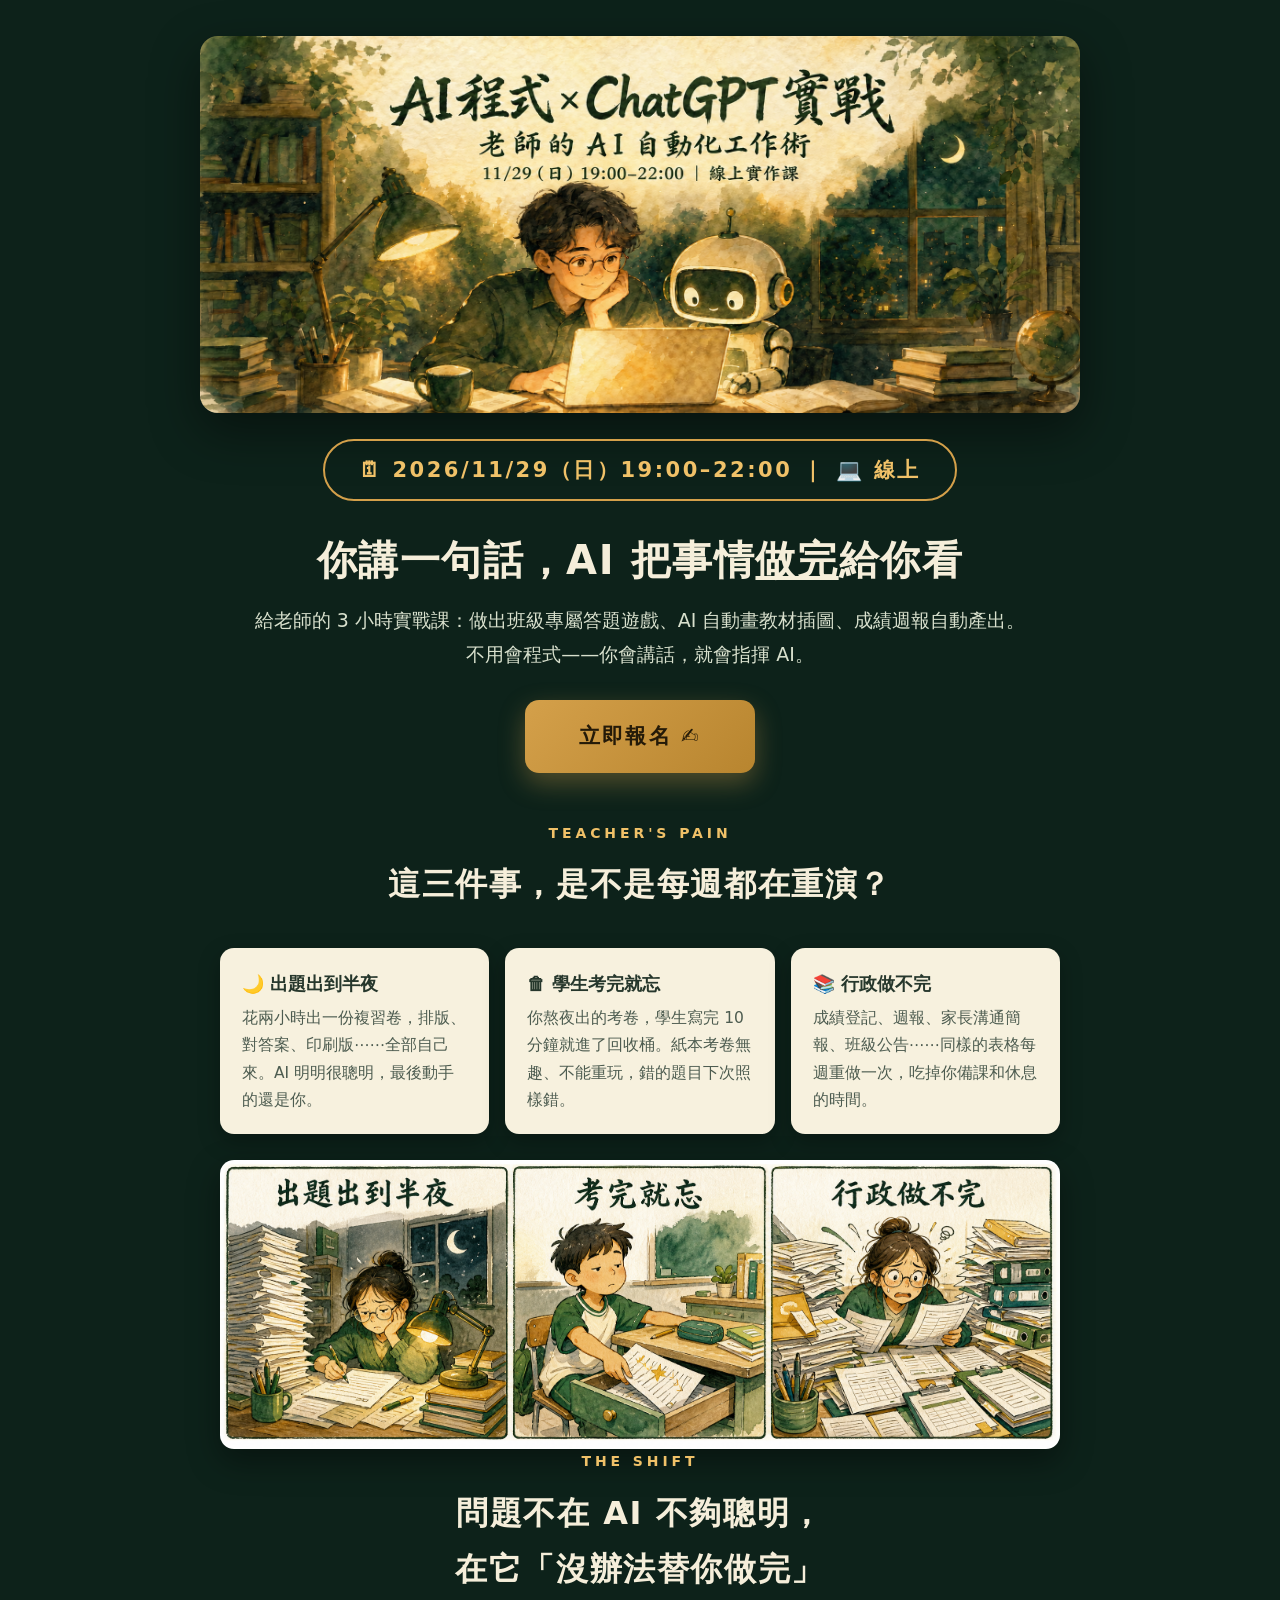
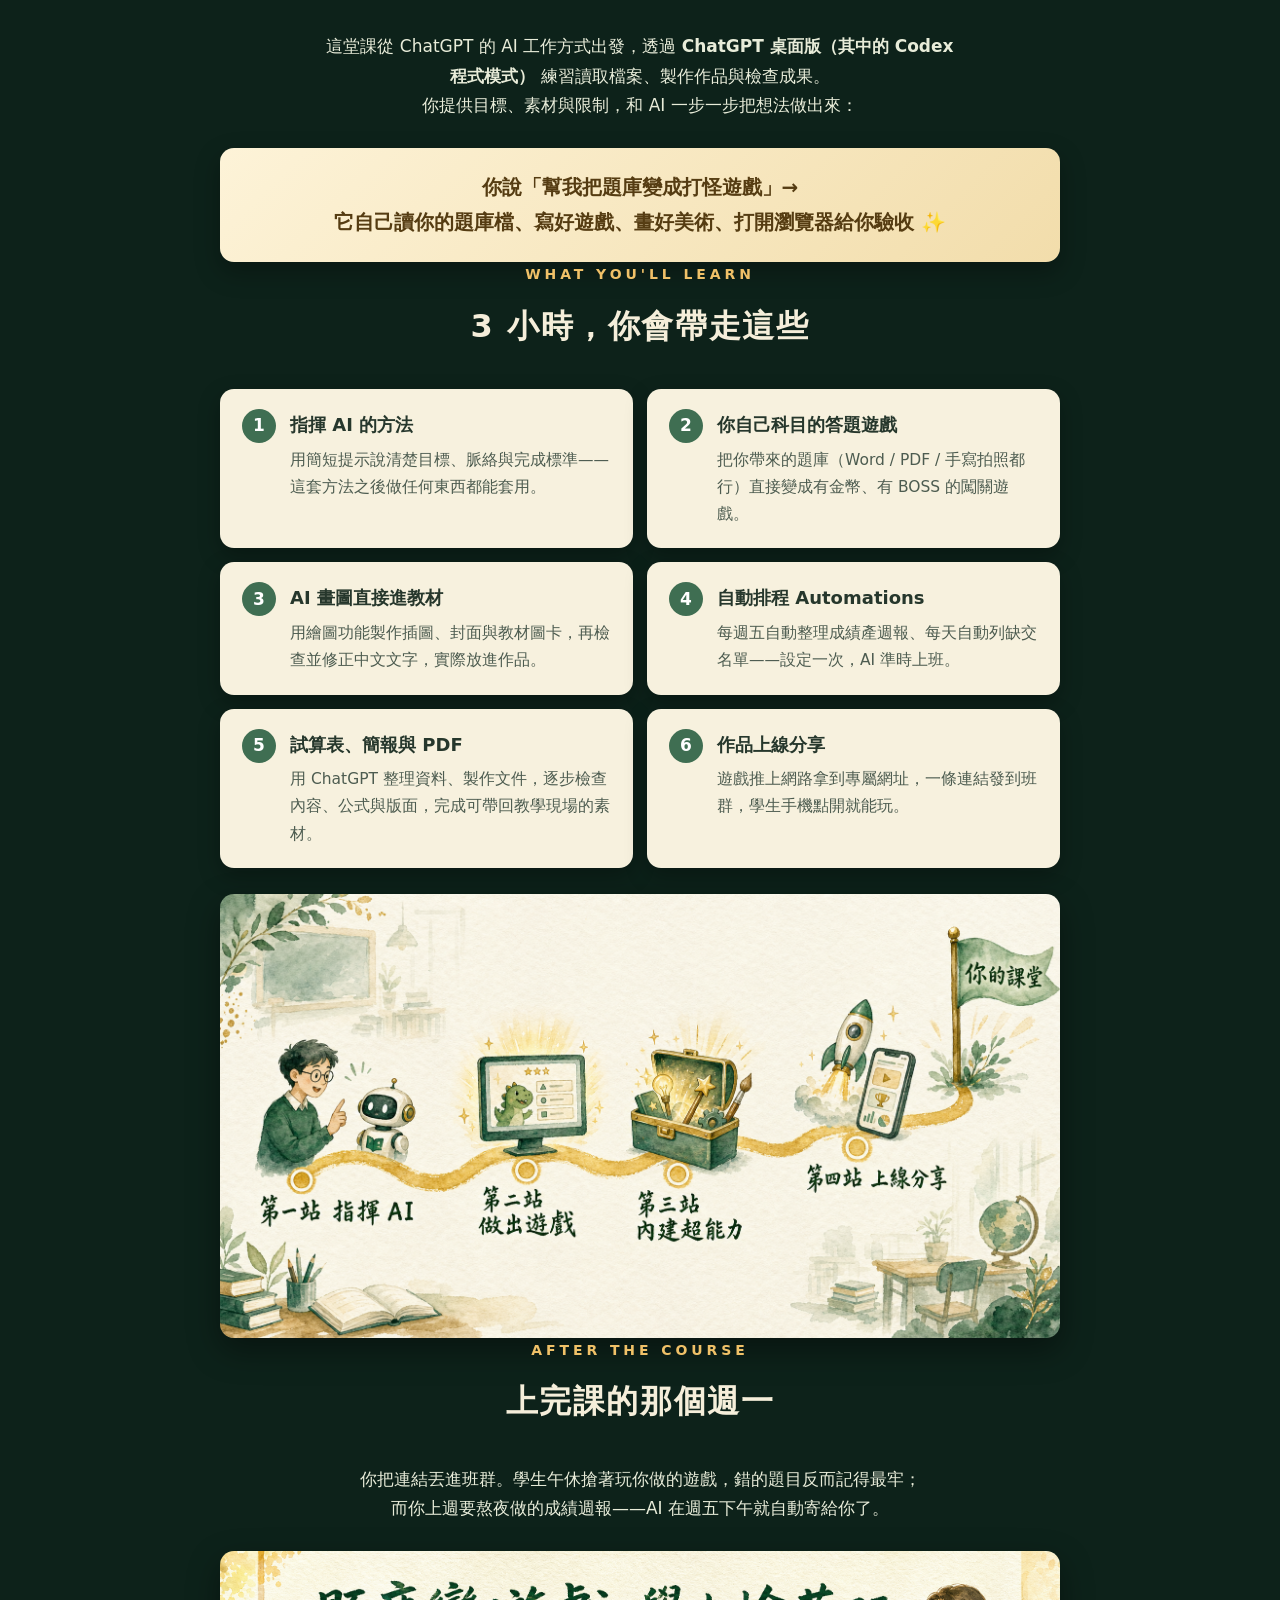
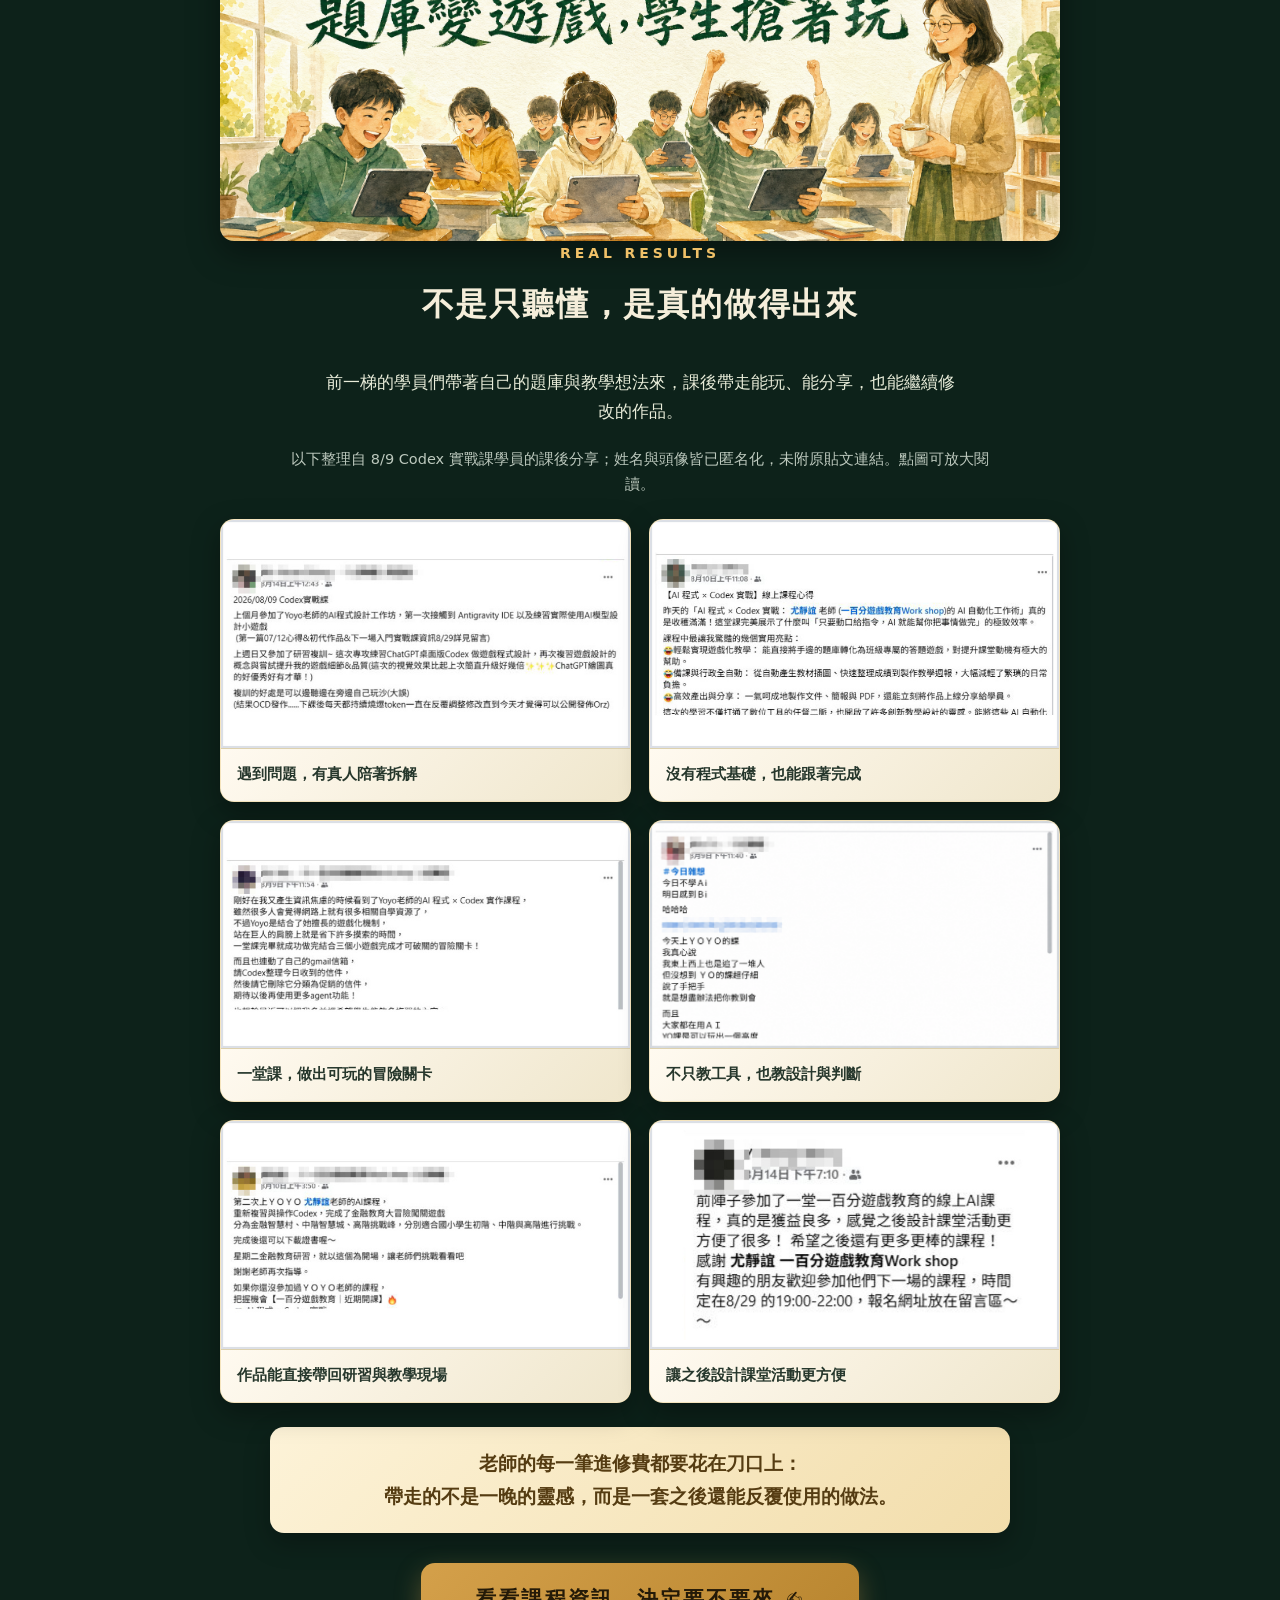
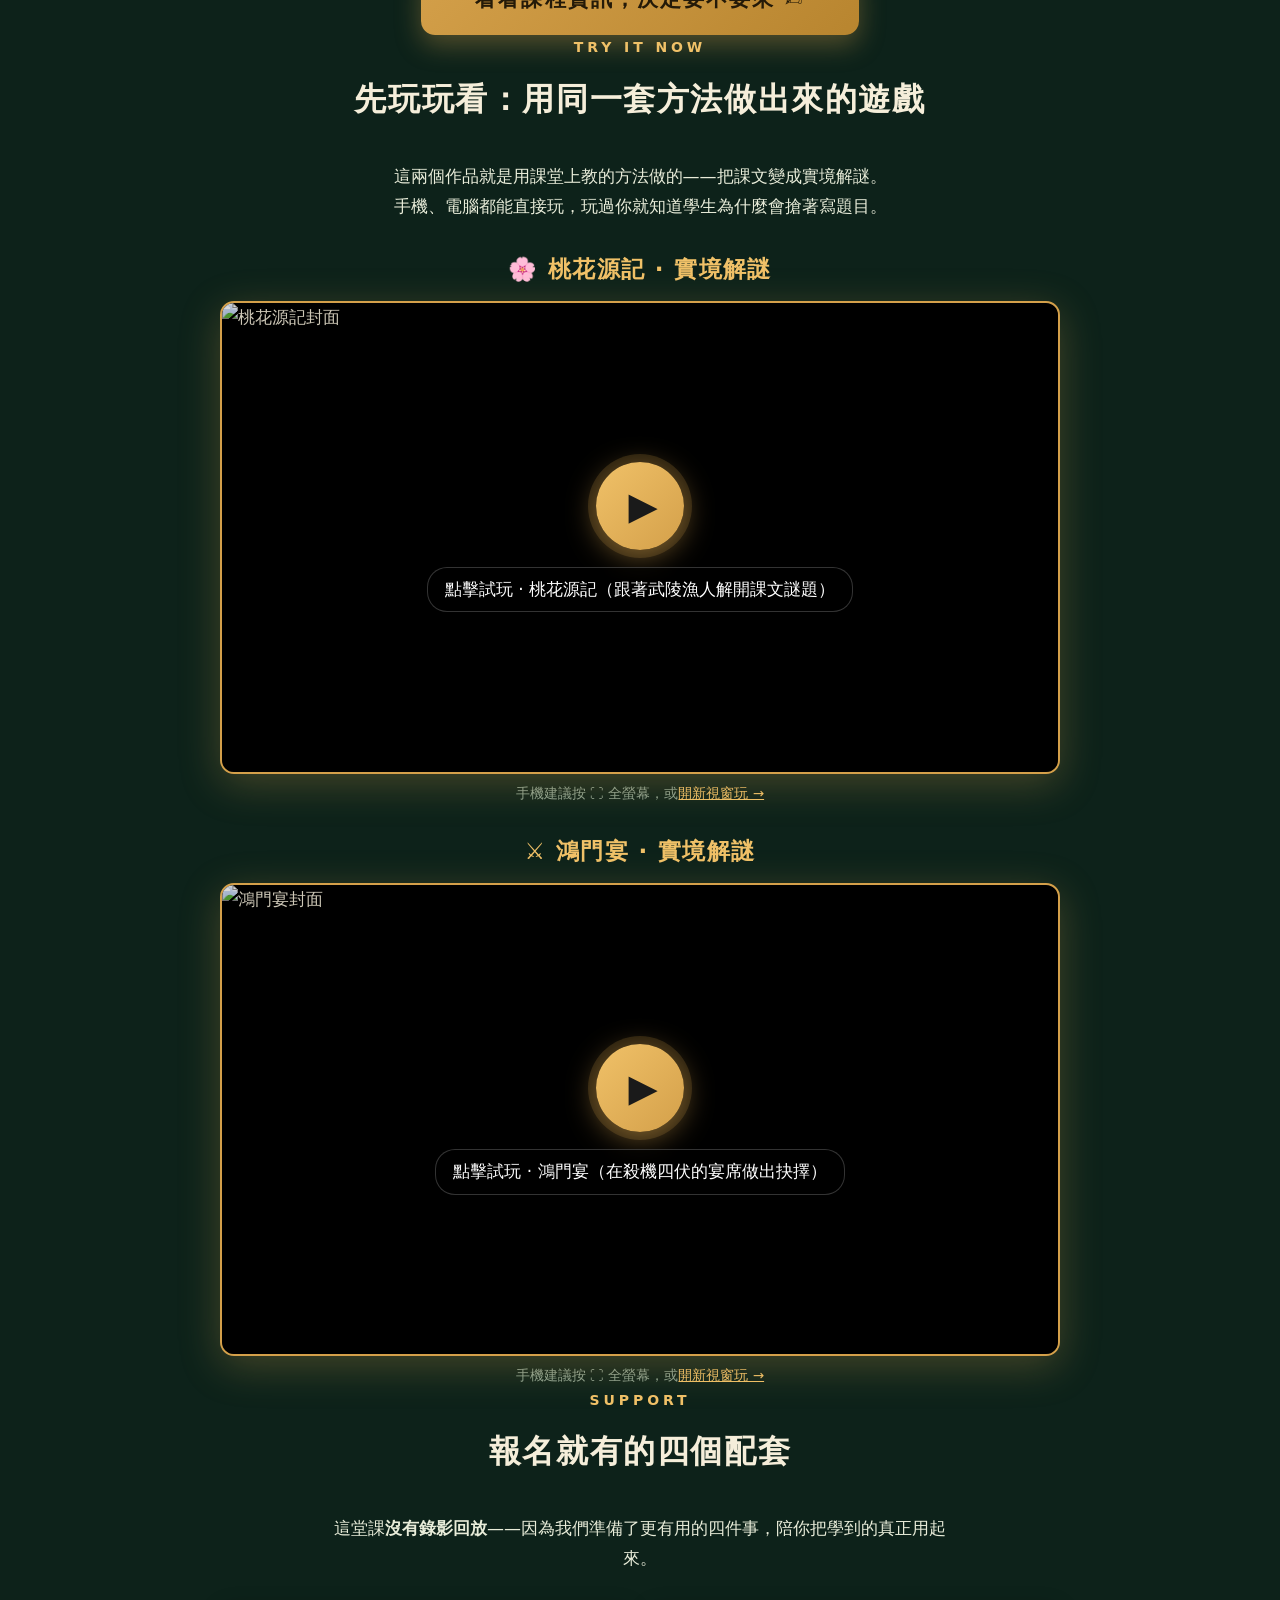
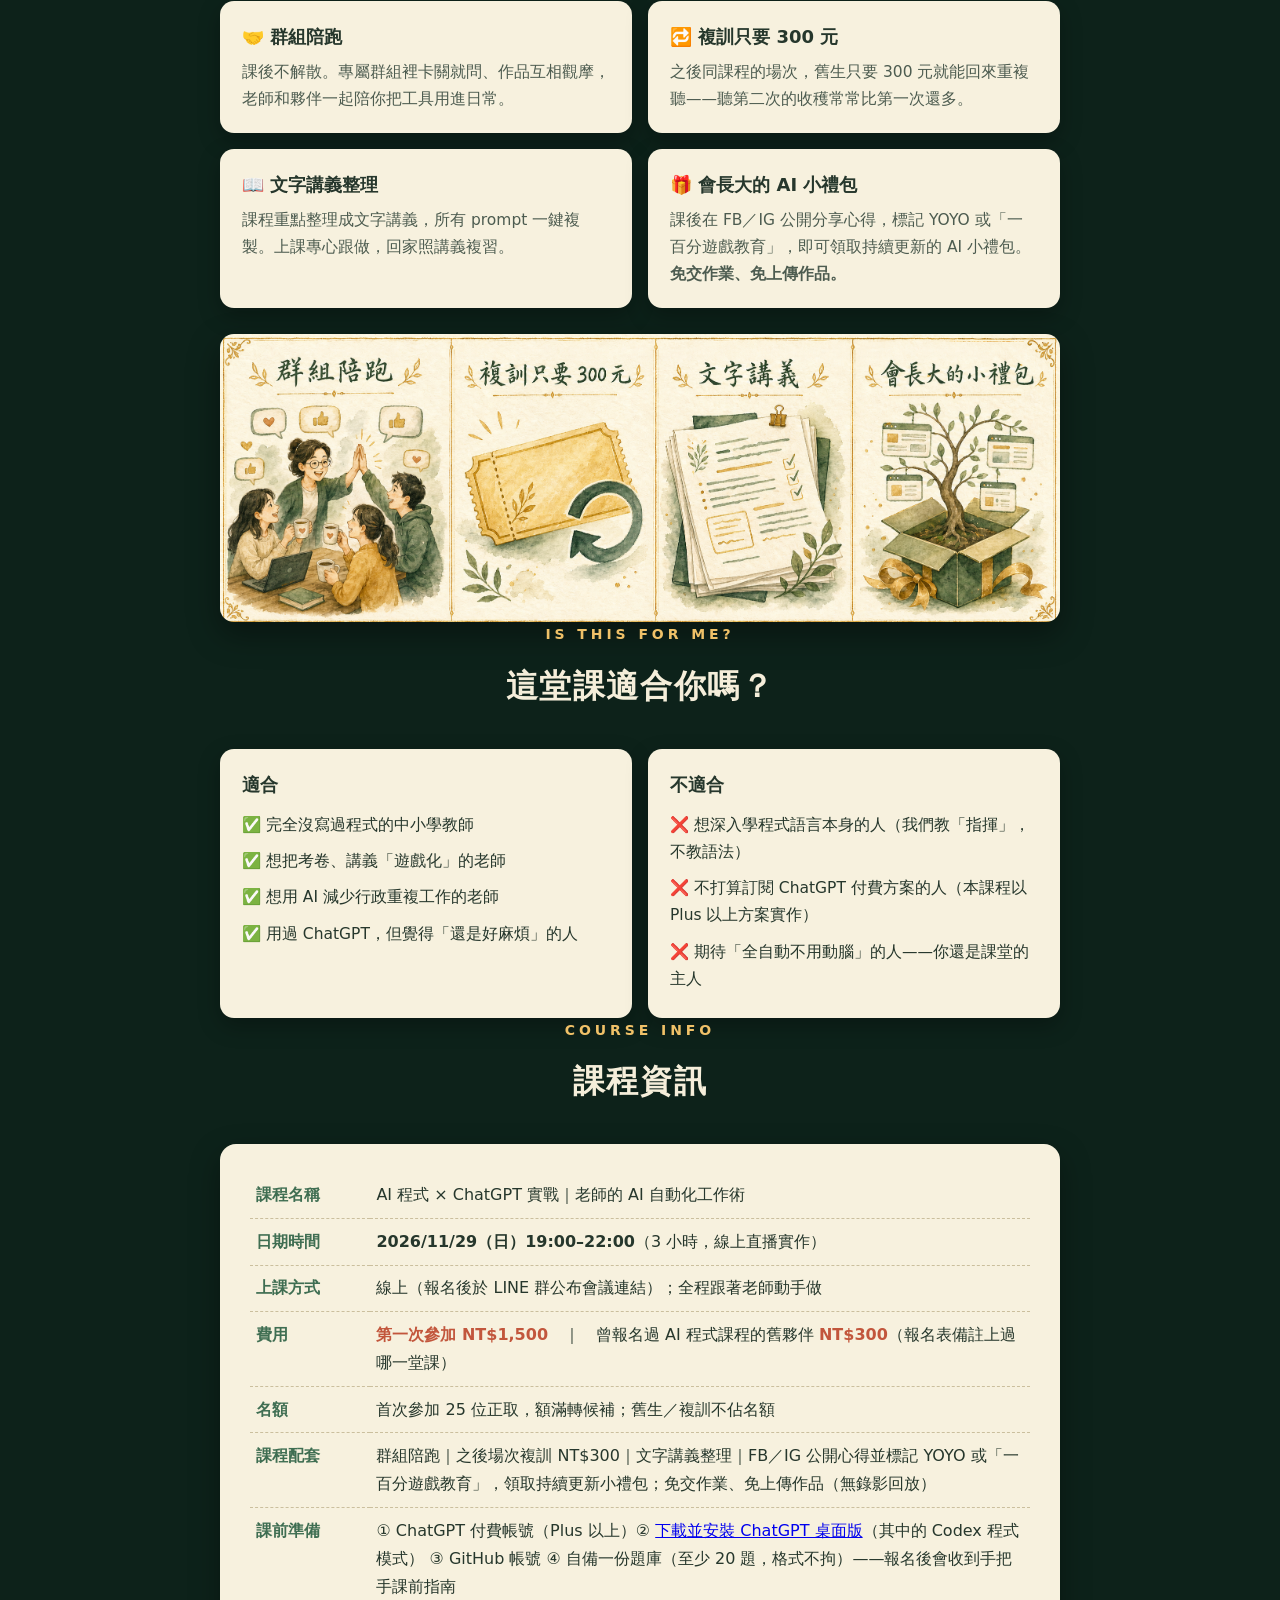
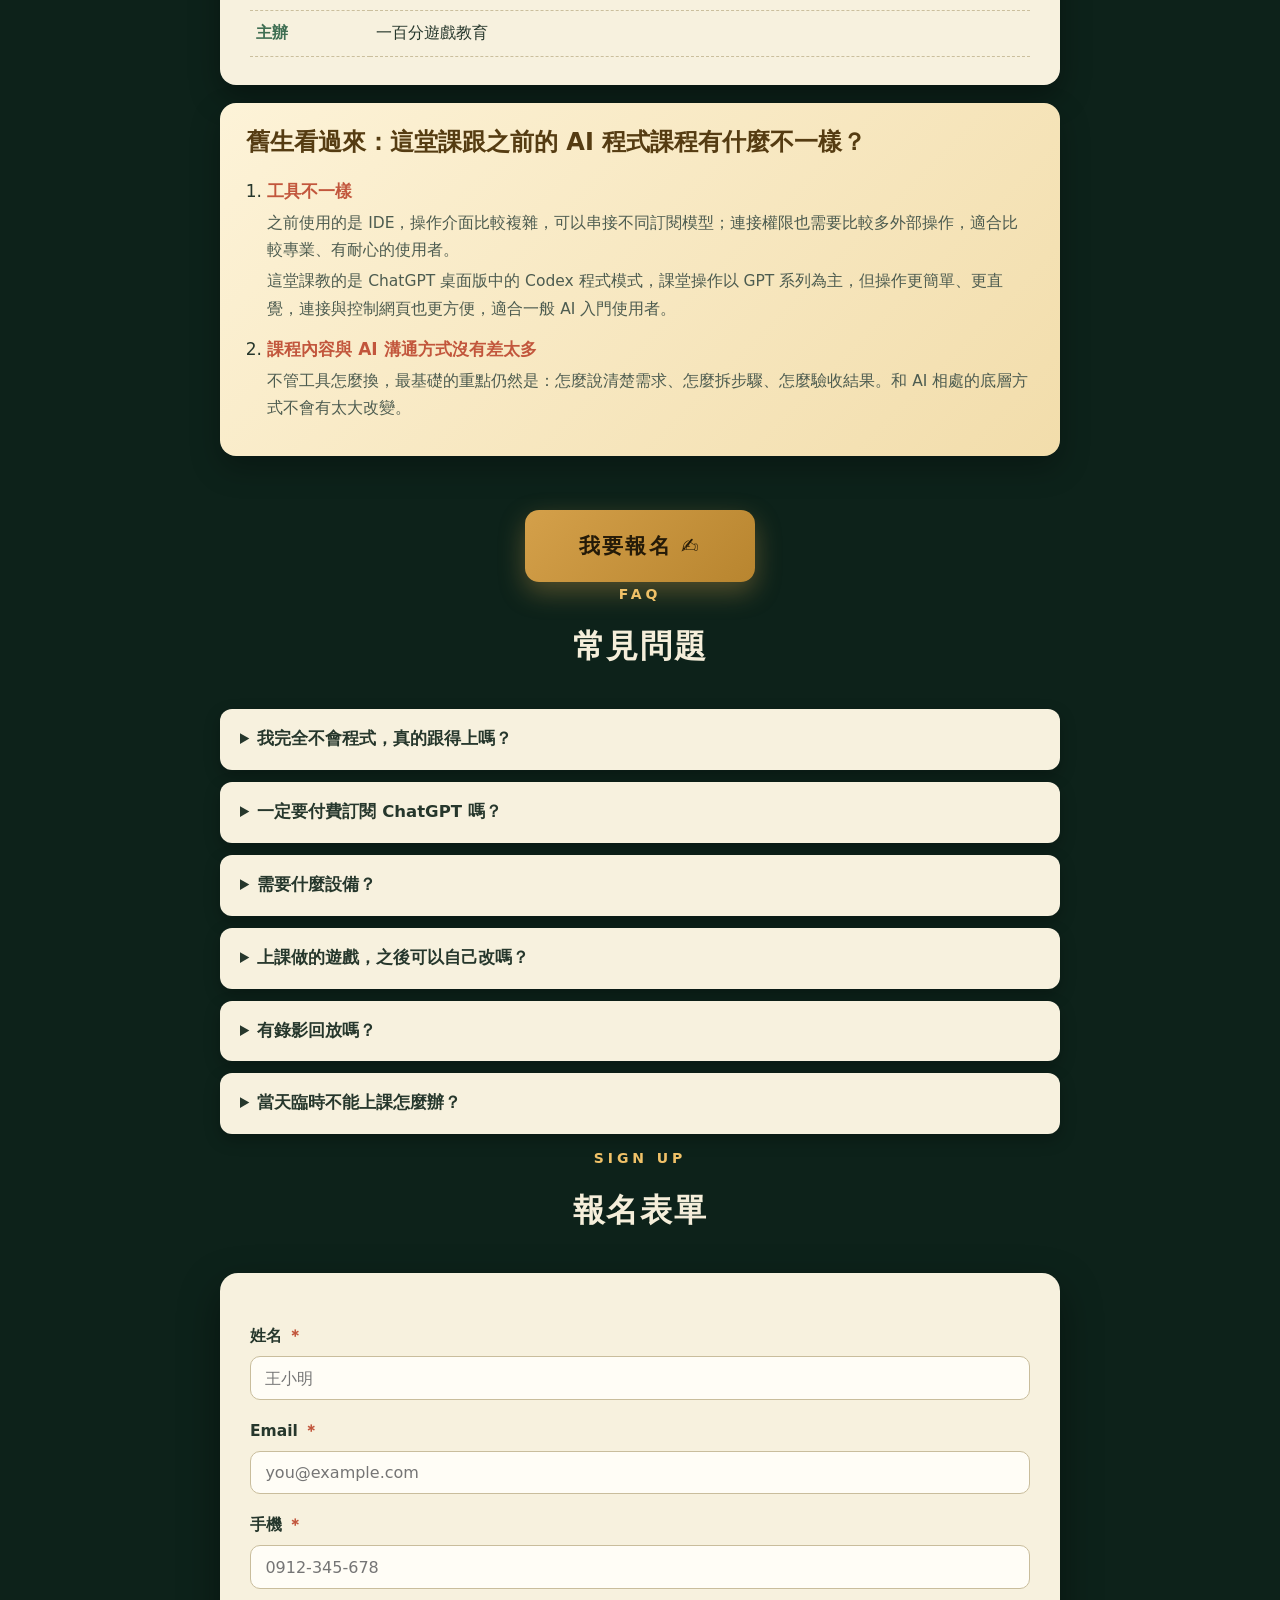
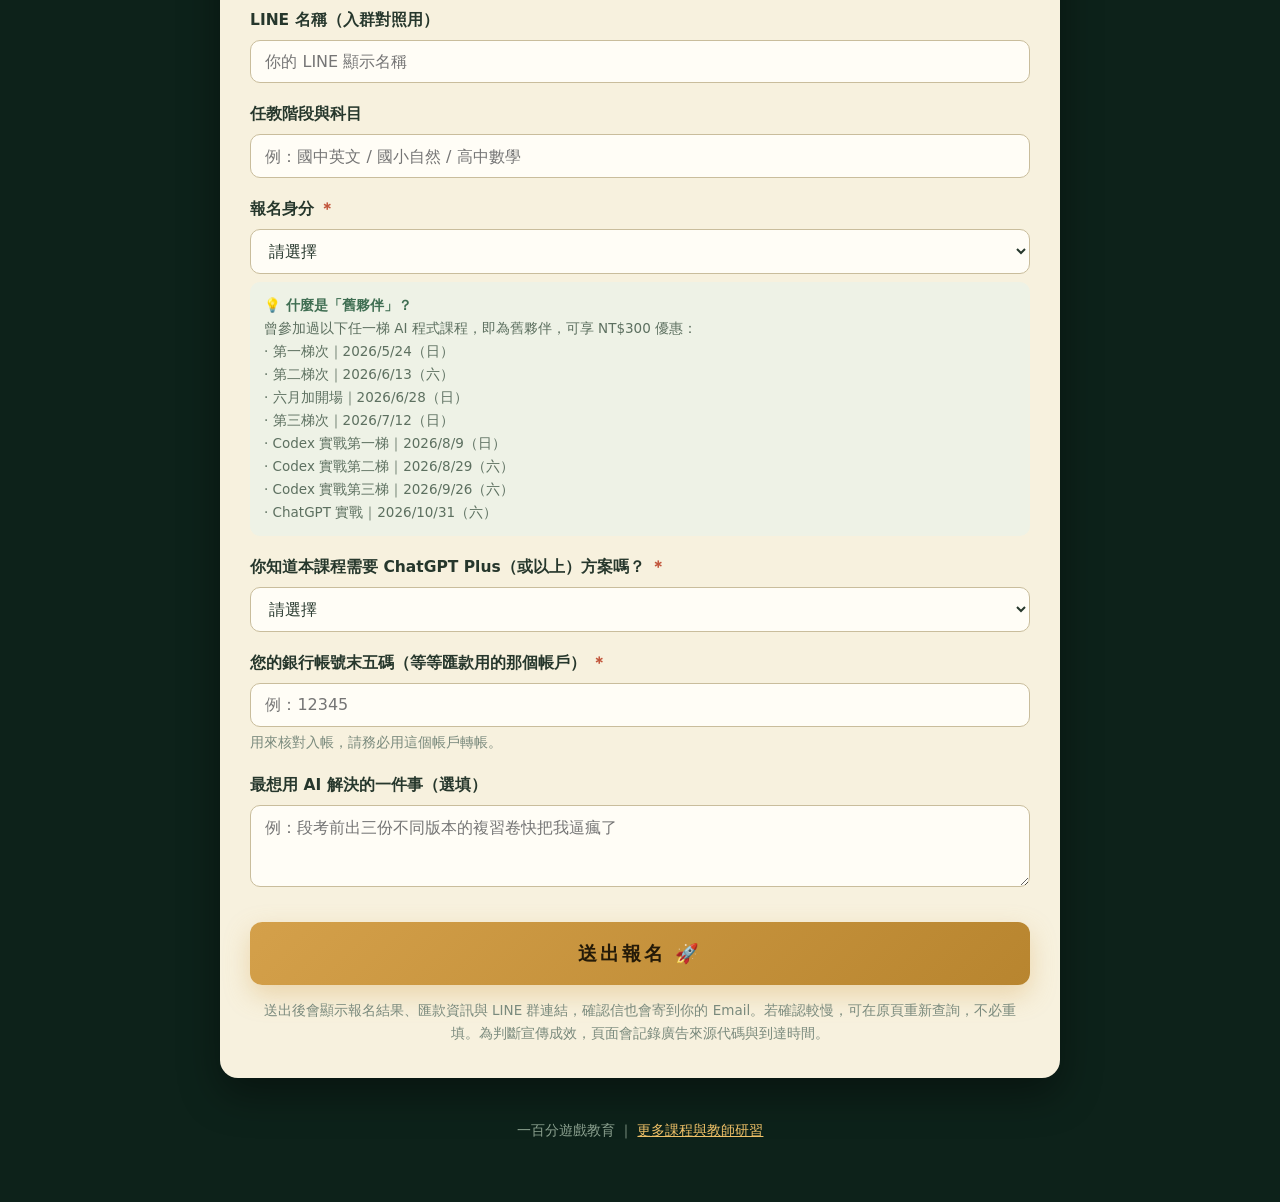
==== commit ebfdc77d: "Recover confirmed registrations and show payment details reliably" ====
--- a/index.html
+++ b/index.html
@@ -155,6 +155,10 @@
   #formMsg{margin-top:16px;text-align:center;font-weight:900;display:none;padding:.8em;border-radius:10px}
   #formMsg.ok{display:block;background:#e2efdd;color:#3f6e52}
   #formMsg.err{display:block;background:#f6ded6;color:var(--red)}
+  .registration-pending{background:#fff5d8;border:2px solid var(--gold);border-radius:14px;padding:22px;text-align:center;color:#644b20}
+  .registration-pending p{margin-top:.7em}
+  .form-box button.quiet{background:transparent;border:1px solid #b5a781;box-shadow:none;font-size:15px;letter-spacing:.03em;margin-top:14px}
+  .registration-pending a{color:var(--green);font-weight:900}
   .hp{position:absolute;left:-9999px;opacity:0}
 
   /* 內嵌試玩舞台（同小禮包版型） */
@@ -514,11 +518,22 @@
 
       <button type="submit" id="submitBtn">送出報名 🚀</button>
       <div id="formMsg" role="status" aria-live="polite"></div>
-      <p class="form-note">送出後：系統確認後台已收到資料，才會顯示匯款資訊與 LINE 群連結，並寄一封確認信到你的 Email。為判斷宣傳成效，頁面會一併記錄廣告來源代碼與到達時間，不會把點擊誤算成報名。</p>
+      <p class="form-note">送出後會顯示報名結果、匯款資訊與 LINE 群連結，確認信也會寄到你的 Email。若確認較慢，可在原頁重新查詢，不必重填。為判斷宣傳成效，頁面會記錄廣告來源代碼與到達時間。</p>
     </form>
 
+    <div id="pendingBox" class="registration-pending" style="display:none">
+      <div role="status" aria-live="polite" aria-atomic="true">
+        <h3 id="pendingTitle">正在確認你的報名</h3>
+        <p id="pendingMessage"></p>
+      </div>
+      <button type="button" id="checkStatusBtn">查詢報名結果</button>
+      <button type="button" id="resendBtn" class="quiet" style="display:none">用原資料再次送出</button>
+      <p>已收到「報名成功」確認信的學員，可依信件完成匯款。<br>若仍未收到結果，請<a href="https://line.me/R/ti/g/wUKh92bwjx" target="_blank" rel="noopener">加入課程 LINE 群組，請主辦協助確認</a>。</p>
+      <button type="button" id="pendingNewBtn" class="quiet">替另一位學員報名</button>
+    </div>
+
     <!-- 送出成功後顯示 -->
-    <div id="successBox" style="display:none">
+    <div id="successBox" style="display:none" role="region" aria-labelledby="successTitle">
       <h3 id="successTitle" style="text-align:center;font-size:22px">🎉 報名已確認！</h3>
       <p id="successIntro" style="text-align:center;margin-top:.4em">後台已收到你的報名資料，確認信將寄到你的 Email（沒收到請翻垃圾郵件）。<br>接下來兩步驟：</p>
 
@@ -529,7 +544,7 @@
           戶名：<b>尤靜誼</b><br>
           帳號：<b style="font-size:1.2em;letter-spacing:.06em">1399-979-101249</b>
         </p>
-        <p style="margin-top:.5em;font-size:14.5px;color:#8a5a2a">⚠️ 請使用您剛才填寫「末五碼」的那個帳戶轉帳，以利核對。<br>完成轉帳後不需另外通知，核對到入帳會在 LINE 群組私訊您確認。</p>
+        <p style="margin-top:.5em;font-size:14.5px;color:#8a5a2a">⚠️ 請使用您報名時填寫「末五碼」的那個帳戶轉帳，以利核對。<br>完成轉帳後不需另外通知，核對到入帳會在 LINE 群組私訊您確認。</p>
       </div>
 
       <div id="waitlistStep" style="display:none;background:#fff8e7;border:2px solid #d89b2b;border-radius:12px;padding:18px 22px;margin-top:18px;text-align:center">
@@ -549,6 +564,8 @@
         <p>· 請準備一份自己的題庫（至少 20 題，Word / PDF / 拍照都行）</p>
         <p>· 當天不能上課請提早告知：開課兩天前（11/27 前）可退費，之後只能補課恕不退費</p>
       </div>
+      <p class="form-note">已匯款的學員不用重複付款。使用同一個瀏覽器重新開啟本頁，可再查看報名結果。</p>
+      <button type="button" id="newRegistrationBtn" class="quiet">替另一位學員報名</button>
     </div>
   </div>
 </section>
@@ -654,48 +671,95 @@
     });
   }
 
+  function validRequestId(value) {
+    return /^[0-9a-f]{8}-[0-9a-f]{4}-4[0-9a-f]{3}-[89ab][0-9a-f]{3}-[0-9a-f]{12}$/i.test(value || '');
+  }
+
+  function restoreRequestId() {
+    const linked = new URLSearchParams((window.location.hash || '').slice(1)).get('receipt');
+    if (validRequestId(linked)) return linked.toLowerCase();
+    // 延續舊版尚未完成的請求；跨分頁則使用同一瀏覽器保存的編號。
+    for (const storageName of ['sessionStorage', 'localStorage']) {
+      try {
+        const id = window[storageName].getItem(REQUEST_STORAGE_KEY);
+        if (validRequestId(id)) return id.toLowerCase();
+      } catch (_) {}
+    }
+    return '';
+  }
+
+  let activeRequestId = restoreRequestId();
+
+  function rememberRequestId(requestId) {
+    activeRequestId = requestId;
+    // 只保存隨機編號，不在瀏覽器保存姓名、Email 或匯款資料。
+    for (const storageName of ['sessionStorage', 'localStorage']) {
+      try { window[storageName].setItem(REQUEST_STORAGE_KEY, requestId); } catch (_) {}
+    }
+    try { window.history.replaceState(null, '', '#receipt=' + requestId); } catch (_) {}
+  }
+
   function pendingRequestId() {
-    let requestId = '';
-    try { requestId = sessionStorage.getItem(REQUEST_STORAGE_KEY) || ''; } catch (_) {}
-    if (/^[0-9a-f]{8}-[0-9a-f]{4}-4[0-9a-f]{3}-[89ab][0-9a-f]{3}-[0-9a-f]{12}$/i.test(requestId)) {
-      return requestId;
-    }
-    requestId = createRequestId();
-    try { sessionStorage.setItem(REQUEST_STORAGE_KEY, requestId); } catch (_) {}
+    // 即使瀏覽器禁止儲存，這個分頁仍沿用同一個編號。
+    const requestId = activeRequestId || createRequestId();
+    rememberRequestId(requestId);
     return requestId;
   }
 
   const attribution = captureAttribution();
 
+  let receiptSequence = 0;
   function checkReceipt(requestId) {
     return new Promise((resolve, reject) => {
-      const callbackName = '__signupReceipt_' + requestId.replace(/-/g, '') + '_' + Date.now();
+      const callbackName = '__signupReceipt_' + requestId.replace(/-/g, '') + '_' + (++receiptSequence);
       const script = document.createElement('script');
+      const controller = new AbortController();
       let finished = false;
+      let scriptStarted = false;
       const finish = (fn, value) => {
         if (finished) return;
         finished = true;
         clearTimeout(timer);
+        clearTimeout(fallbackTimer);
+        controller.abort();
         delete window[callbackName];
         script.remove();
         fn(value);
       };
-      const timer = setTimeout(() => finish(reject, new Error('receipt timeout')), 4500);
-      window[callbackName] = payload => finish(resolve, payload || {});
-      script.onerror = () => finish(reject, new Error('receipt unavailable'));
-      script.src = APPS_SCRIPT_URL + '?action=receipt&request_id=' + encodeURIComponent(requestId)
-        + '&callback=' + encodeURIComponent(callbackName) + '&_=' + Date.now();
-      document.head.appendChild(script);
+      const accept = payload => {
+        if (payload && typeof payload.ready === 'boolean') finish(resolve, payload);
+      };
+      const url = APPS_SCRIPT_URL + '?action=receipt&request_id=' + encodeURIComponent(requestId)
+        + '&_=' + Date.now();
+      const startJsonp = () => {
+        if (finished || scriptStarted) return;
+        scriptStarted = true;
+        window[callbackName] = accept;
+        // 其中一路失敗時，仍保留另一條查詢管道直到本輪截止。
+        script.onerror = () => {};
+        script.src = url + '&callback=' + encodeURIComponent(callbackName);
+        document.head.appendChild(script);
+      };
+      const timer = setTimeout(() => finish(reject, new Error('receipt timeout')), 12000);
+      const fallbackTimer = setTimeout(startJsonp, 1500);
+      fetch(url, { signal: controller.signal, cache: 'no-store' })
+        .then(response => {
+          if (!response.ok) throw new Error('receipt unavailable');
+          return response.json();
+        })
+        .then(payload => { accept(payload); if (!finished) startJsonp(); })
+        .catch(startJsonp);
     });
   }
 
   async function waitForReceipt(requestId) {
-    const delays = [0, 900, 1800, 3000];
+    const delays = [0, 1500, 3000];
     for (const delay of delays) {
       if (delay) await new Promise(resolve => setTimeout(resolve, delay));
       try {
         const receipt = await checkReceipt(requestId);
-        if (receipt && receipt.ready === true) return receipt;
+        if (receipt && receipt.ready === true
+            && ['正取', '候補', '舊生／複訓'].includes(receipt.status)) return receipt;
       } catch (_) {}
     }
     return null;
@@ -740,67 +804,138 @@
   });
 
 
+  const pendingBox = document.getElementById('pendingBox');
+  const checkStatusBtn = document.getElementById('checkStatusBtn');
+  const resendBtn = document.getElementById('resendBtn');
+  const pendingNewBtn = document.getElementById('pendingNewBtn');
+  const newRegistrationBtn = document.getElementById('newRegistrationBtn');
+  let busy = false;
+  let lastSubmissionData = null;
+
+  function setBusy(value) {
+    busy = value;
+    [btn, checkStatusBtn, resendBtn, pendingNewBtn, newRegistrationBtn]
+      .forEach(button => { button.disabled = value; });
+    checkStatusBtn.textContent = value ? '正在確認，請稍候…' : '查詢報名結果';
+  }
+
+  function showPending(title, message) {
+    form.style.display = 'none';
+    document.getElementById('successBox').style.display = 'none';
+    pendingBox.style.display = 'block';
+    document.getElementById('pendingTitle').textContent = title;
+    document.getElementById('pendingMessage').textContent = message;
+    pendingBox.scrollIntoView({ behavior: 'smooth', block: 'start' });
+  }
+
+  function renderReceipt(receipt) {
+    if (!receipt || receipt.ready !== true
+        || !['正取', '候補', '舊生／複訓'].includes(receipt.status)) return false;
+    const isWaitlisted = receipt.status === '候補';
+    document.getElementById('successTitle').textContent = isWaitlisted
+      ? '報名資料已收到，目前為候補'
+      : '🎉 報名成功！' + (receipt.status === '正取' ? '你是正取' : '舊夥伴／複訓');
+    document.getElementById('successIntro').innerHTML = isWaitlisted
+      ? '你的候補登記已收到。<br>有名額釋出時，我們會通知你完成匯款。'
+      : '你的報名資料已收到，不必再次填寫。<br>2026/11/29（日）19:00–22:00 線上見！請完成以下兩步：';
+    document.getElementById('paymentStep').style.display = isWaitlisted ? 'none' : 'block';
+    document.getElementById('waitlistStep').style.display = isWaitlisted ? 'block' : 'none';
+    // 重新開啟結果時沒有表單輸入，金額一律依後台身分判斷。
+    document.getElementById('payAmount').textContent =
+      receipt.status === '舊生／複訓' ? 'NT$300' : (isWaitlisted ? '' : 'NT$1,500');
+    rememberRequestId(activeRequestId);
+    form.style.display = 'none';
+    pendingBox.style.display = 'none';
+    document.getElementById('successBox').style.display = 'block';
+    document.getElementById('successBox').scrollIntoView({ behavior: 'smooth', block: 'start' });
+    return true;
+  }
+
+  async function confirmRegistration() {
+    if (busy || !validRequestId(activeRequestId)) return;
+    setBusy(true);
+    rememberRequestId(activeRequestId);
+    resendBtn.style.display = 'none';
+    showPending('正在確認你的報名', '正在查詢報名結果，請稍候。確認完成後，這裡會直接顯示匯款與入群資訊。');
+    try {
+      const receipt = await waitForReceipt(activeRequestId);
+      if (renderReceipt(receipt)) return;
+      showPending('報名確認較慢，請在這裡查詢',
+        '目前還沒取得報名結果，這不代表報名失敗。你可以按「查詢報名結果」，不會重新送出報名資料。');
+      // 只有本分頁確實送出過的原始資料才能重送；恢復結果頁不會送出空白表單。
+      resendBtn.style.display = lastSubmissionData ? 'block' : 'none';
+    } finally {
+      setBusy(false);
+    }
+  }
+
+  async function sendRegistration() {
+    if (busy || !lastSubmissionData) return;
+    setBusy(true);
+    resendBtn.style.display = 'none';
+    showPending('正在送出報名', '請稍候，你的資料仍保留在這個分頁。');
+    const controller = new AbortController();
+    const timeout = setTimeout(() => controller.abort(), 15000);
+    try {
+      await fetch(APPS_SCRIPT_URL, {
+        method: 'POST', mode: 'no-cors', body: lastSubmissionData, signal: controller.signal
+      });
+    } catch (_) {
+      // 連線中斷時後台仍可能已收到資料，接著只查詢同一個編號。
+    } finally {
+      clearTimeout(timeout);
+      controller.abort();
+      setBusy(false);
+    }
+    await confirmRegistration();
+  }
+
+  function startNewRegistration() {
+    if (busy) return;
+    activeRequestId = '';
+    lastSubmissionData = null;
+    for (const storageName of ['sessionStorage', 'localStorage']) {
+      try { window[storageName].removeItem(REQUEST_STORAGE_KEY); } catch (_) {}
+    }
+    try { window.history.replaceState(null, '', '#signup'); } catch (_) {}
+    form.reset();
+    prevBox.style.display = 'none';
+    prevInput.required = false;
+    msg.className = '';
+    msg.textContent = '';
+    btn.textContent = '送出報名 🚀';
+    pendingBox.style.display = 'none';
+    document.getElementById('successBox').style.display = 'none';
+    form.style.display = 'block';
+    form.scrollIntoView({ behavior: 'smooth', block: 'start' });
+  }
+
+  checkStatusBtn.addEventListener('click', confirmRegistration);
+  resendBtn.addEventListener('click', sendRegistration);
+  pendingNewBtn.addEventListener('click', startNewRegistration);
+  newRegistrationBtn.addEventListener('click', startNewRegistration);
+
   form.addEventListener('submit', async (e) => {
     e.preventDefault();
-    if (form.company.value) return;               // honeypot：機器人填了就默默擋掉
+    if (busy || form.company.value) return;
+    if (activeRequestId) return confirmRegistration();
     if (!APPS_SCRIPT_URL) {
       msg.className = 'err';
-      msg.textContent = '表單尚未串接後台（管理員：請依 apps_script_setup.md 設定 APPS_SCRIPT_URL）';
+      msg.textContent = '報名服務正在準備中，請聯絡主辦方協助報名。';
       return;
     }
-    btn.disabled = true;
-    btn.textContent = '送出中…';
-    try {
-      const data = new FormData(form);
-      const requestId = pendingRequestId();
-      data.set('request_id', requestId);
-      [
-        'utm_source', 'utm_medium', 'utm_campaign', 'utm_content',
-        'meta_ad_id', 'meta_adset_id', 'meta_campaign_id', 'meta_placement',
-        'fbclid', 'attribution_touch_at'
-      ].forEach(key => data.set(key, attribution[key] || ''));
-      let postError = null;
-      try {
-        await fetch(APPS_SCRIPT_URL, { method: 'POST', mode: 'no-cors', body: data });
-      } catch (err) {
-        // 即使瀏覽器回報網路錯誤，請求仍可能已抵達 Apps Script；一律以 receipt 為準。
-        postError = err;
-      }
-      btn.textContent = '確認後台中…';
-      const receipt = await waitForReceipt(requestId);
-      if (!receipt) {
-        msg.className = 'err';
-        msg.textContent = postError
-          ? '目前無法確認資料是否送達。請先不要匯款；按下方按鈕可用同一筆編號再次送出與確認，不會重複報名。'
-          : '資料已送出，但後台尚未確認寫入。請先不要匯款；按下方按鈕可用同一筆編號再次確認，不會重複報名。';
-        btn.disabled = false;
-        btn.textContent = '再次確認報名狀態';
-        return;
-      }
-
-      // 只有查到後台實際紀錄，才切換到成功畫面。
-      const isWaitlisted = receipt.status === '候補';
-      document.getElementById('successTitle').textContent = isWaitlisted
-        ? '報名資料已收到，目前為候補'
-        : '🎉 報名已確認！';
-      document.getElementById('successIntro').innerHTML = isWaitlisted
-        ? '後台已收到你的候補登記，確認信將寄到你的 Email。<br>請先不要匯款；有名額釋出時我們會再通知你。'
-        : '後台已收到你的報名資料，確認信將寄到你的 Email（沒收到請翻垃圾郵件）。<br>接下來兩步驟：';
-      document.getElementById('paymentStep').style.display = isWaitlisted ? 'none' : 'block';
-      document.getElementById('waitlistStep').style.display = isWaitlisted ? 'block' : 'none';
-      document.getElementById('payAmount').textContent =
-        identitySel.value === 'returning' ? 'NT$300' : 'NT$1,500';
-      try { sessionStorage.removeItem(REQUEST_STORAGE_KEY); } catch (_) {}
-      form.style.display = 'none';
-      document.getElementById('successBox').style.display = 'block';
-      document.getElementById('successBox').scrollIntoView({ behavior: 'smooth', block: 'start' });
-    } catch (err) {
-      msg.className = 'err';
-      msg.textContent = '送出失敗，請稍後再試，或直接聯絡主辦方 LINE。';
-      btn.disabled = false;
-      btn.textContent = '送出報名 🚀';
-    }
+    lastSubmissionData = new FormData(form);
+    lastSubmissionData.set('request_id', pendingRequestId());
+    [
+      'utm_source', 'utm_medium', 'utm_campaign', 'utm_content',
+      'meta_ad_id', 'meta_adset_id', 'meta_campaign_id', 'meta_placement',
+      'fbclid', 'attribution_touch_at'
+    ].forEach(key => lastSubmissionData.set(key, attribution[key] || ''));
+    await sendRegistration();
   });
+
+  // 舊頁面未確認的請求、同瀏覽器重訪、專屬結果連結，都只查詢，不重新報名。
+  if (activeRequestId) confirmRegistration();
 </script>
 </body>
 </html>
